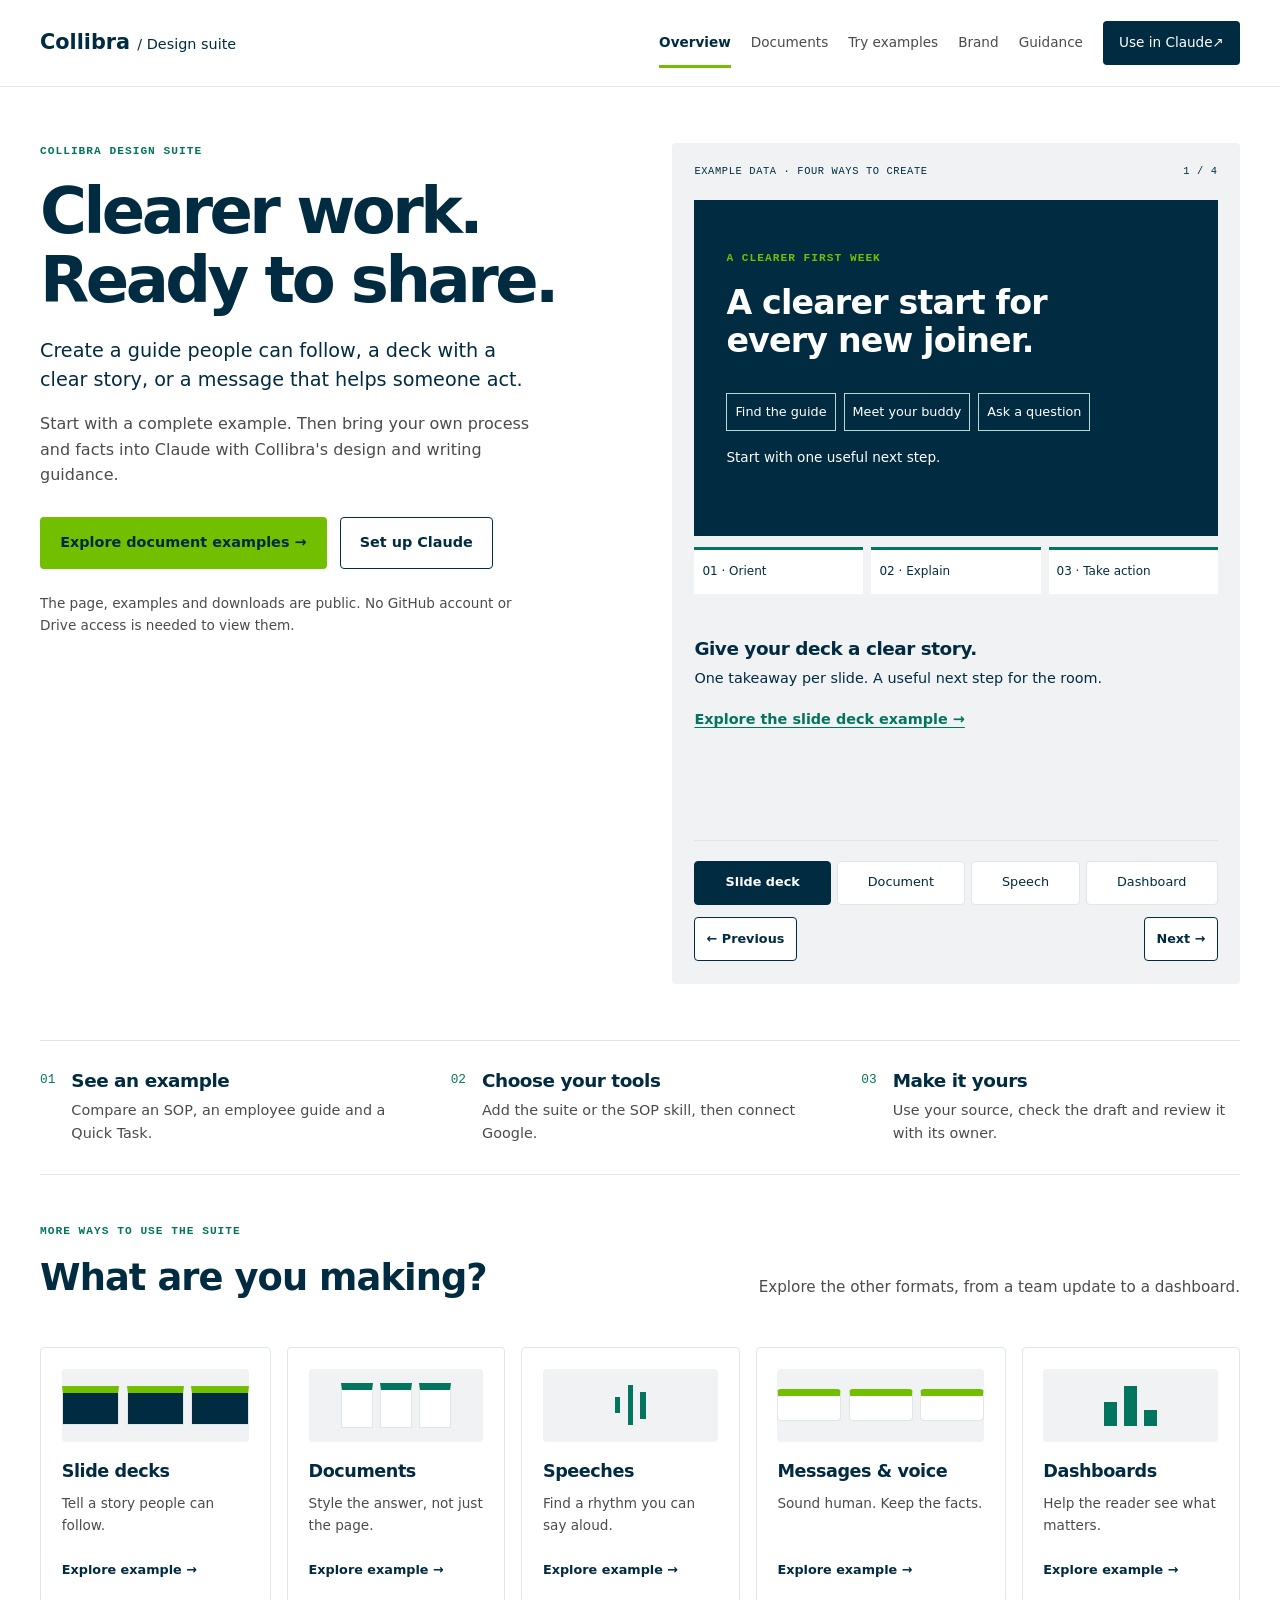
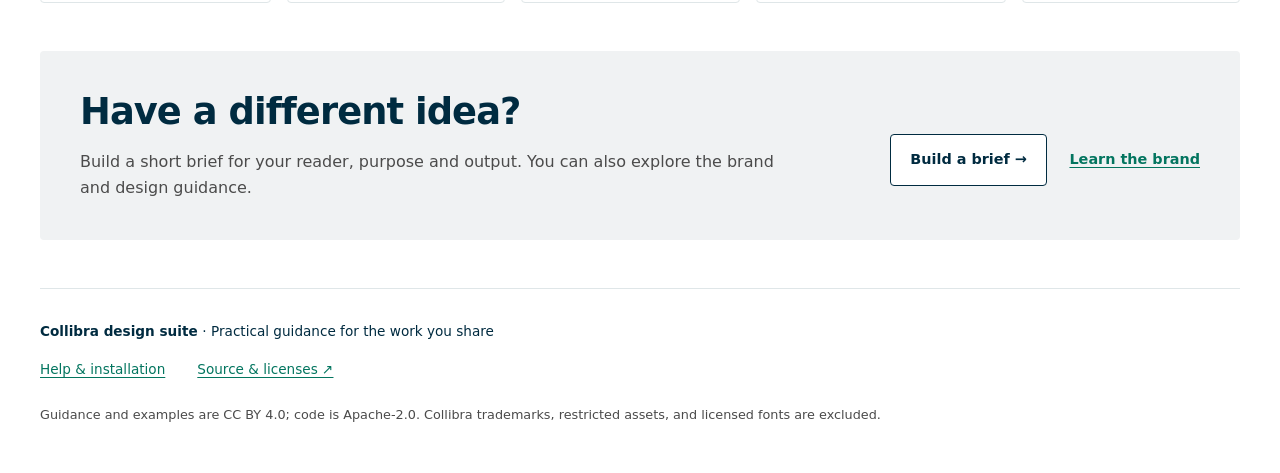
==== index.html @ d79a2e00 "Add the four-format carousel and improve SOP document coaching" ====
<!doctype html>
<html lang="en" data-source-root="data/">
<head>
  <meta charset="utf-8" />
  <meta name="viewport" content="width=device-width, initial-scale=1" />
  <meta name="description" content="Make clearer Collibra decks, documents, speeches, messages, and dashboards. Explore examples, learn the brand, and try the design suite in Claude." />
  <title>Collibra design suite | Make it clear</title>
  <link rel="icon" href="favicon.ico?v=20261007" sizes="16x16 32x32 48x48" />
  <link rel="icon" type="image/png" href="favicon-32.png?v=20261007" sizes="32x32" />
  <link rel="icon" type="image/svg+xml" href="favicon.svg?v=20261007" sizes="any" />
  <link rel="apple-touch-icon" href="apple-touch-icon.png?v=20261007" sizes="180x180" />
  <link rel="stylesheet" href="styles.css?v=20261026-carousel" />
</head>
<body>
  <a class="skip-link" href="#main">Skip to content</a>
  <header class="site-header">
    <div class="header-inner">
      <a class="wordmark" href="#home" aria-label="Collibra design suite home">Collibra <span>/ Design suite</span></a>
      <nav class="site-nav" aria-label="Main navigation">
        <a href="#home">Overview</a><a href="#documents/internal-sop">Documents</a><a href="#examples/deck">Try examples</a><a href="#brand">Brand</a><a href="#catalog">Guidance</a><a href="#start" class="nav-start">Use in Claude <span aria-hidden="true">↗</span></a>
      </nav>
    </div>
  </header>
  <main id="main" tabindex="-1">
    <p id="load-status" class="load-status" role="status">Loading brand guidance…</p>
    <section id="home" class="page" data-page aria-labelledby="home-title">
      <div class="hero">
        <div class="hero-copy"><p class="eyebrow">COLLIBRA DESIGN SUITE</p><h1 id="home-title" tabindex="-1">Clearer work.<br>Ready to share.</h1><p class="lede">Create a guide people can follow, a deck with a clear story, or a message that helps someone act.</p><p>Start with a complete example. Then bring your own process and facts into Claude with Collibra's design and writing guidance.</p><div class="actions"><a class="button primary" href="#documents/internal-sop">Explore document examples →</a><a class="button secondary" href="#start">Set up Claude</a></div><p class="access-note">The page, examples and downloads are public. No GitHub account or Drive access is needed to view them.</p></div>
        <section id="hero-showcase" class="hero-preview showcase" role="region" aria-roledescription="carousel" aria-label="Design Suite examples">
          <div class="preview-caption"><span>EXAMPLE DATA · FOUR WAYS TO CREATE</span><span id="showcase-position">1 / 4</span></div>
          <div class="showcase-panels">
            <article id="showcase-deck" class="showcase-panel" role="group" aria-roledescription="slide" aria-label="1 of 4: Slide deck">
              <div class="showcase-art"><div class="showcase-slide"><p class="eyebrow">A CLEARER FIRST WEEK</p><h2>A clearer start for<br>every new joiner.</h2><div class="showcase-flow"><span>Find the guide</span><span>Meet your buddy</span><span>Ask a question</span></div><p>Start with one useful next step.</p></div><div class="showcase-slide-strip" aria-label="Deck story"><span>01 · Orient</span><span>02 · Explain</span><span>03 · Take action</span></div></div>
              <h3>Give your deck a clear story.</h3><p>One takeaway per slide. A useful next step for the room.</p><a class="text-button" href="#examples/deck">Explore the slide deck example →</a>
            </article>
            <article id="showcase-document" class="showcase-panel" role="group" aria-roledescription="slide" aria-label="2 of 4: Document" hidden inert aria-hidden="true">
              <div class="showcase-art teaser-paper"><p class="eyebrow">INTERNAL SOP</p><h2>Prepare a<br>team workshop</h2><p>One process. Clear roles. Decisions where they matter.</p><h3>Before you start</h3><p>Confirm the date, topics and participant needs.</p><h3>Arrange the workshop</h3><ol><li>Collect the organizer's topics.</li><li>Check the room and meeting format.</li><li>Share the agreed agenda.</li></ol><p class="teaser-result">Check the result: the team knows where to join and what to prepare.</p></div>
              <h3>Turn a process into a useful guide.</h3><p>Keep the decisions, show the actions and check the result.</p><a class="text-button" href="#documents/internal-sop">Open the complete document →</a>
            </article>
            <article id="showcase-speech" class="showcase-panel" role="group" aria-roledescription="slide" aria-label="3 of 4: Humanized speech" hidden inert aria-hidden="true">
              <div class="showcase-art speech-change"><div><p class="eyebrow">BEFORE</p><p>“To get started, make use of the onboarding guide, arrange to meet your buddy, and raise any questions when you need help.”</p></div><div class="speech-after"><p class="eyebrow">AFTER HUMANIZING</p><h2>“Start with the guide.<br>Meet your buddy.<br>Ask when you need help.”</h2></div></div>
              <h3>Make your speech sound like you.</h3><p>Keep the meaning. Use words you can comfortably say aloud.</p><a class="text-button" href="#examples/speech">Explore speech and refinement →</a>
            </article>
            <article id="showcase-dashboard" class="showcase-panel" role="group" aria-roledescription="slide" aria-label="4 of 4: Dashboard" hidden inert aria-hidden="true">
              <div class="showcase-art showcase-dashboard"><p class="eyebrow">ONBOARDING · EXAMPLE DATA</p><h2>Where could a little<br>support help?</h2><p>Example counts across three onboarding steps.</p><dl class="showcase-bars"><div><dt>Found the guide</dt><dd><span style="--bar-size:100%" aria-hidden="true"></span><strong>24</strong></dd></div><div><dt>Met their buddy</dt><dd><span style="--bar-size:75%" aria-hidden="true"></span><strong>18</strong></dd></div><div><dt>Asked a question</dt><dd><span style="--bar-size:50%" aria-hidden="true"></span><strong>12</strong></dd></div></dl><p class="caption">Steps may include the same people. These counts are not completion rates.</p></div>
              <h3>Show what the numbers mean.</h3><p>A clear question, labeled values and the limits of the data.</p><a class="text-button" href="#examples/dashboard">Explore the dashboard example →</a>
            </article>
          </div>
          <div id="showcase-choices" class="showcase-choices" role="group" aria-label="Choose an example"><button type="button" aria-pressed="true" aria-controls="showcase-deck">Slide deck</button><button type="button" aria-pressed="false" aria-controls="showcase-document">Document</button><button type="button" aria-pressed="false" aria-controls="showcase-speech">Speech</button><button type="button" aria-pressed="false" aria-controls="showcase-dashboard">Dashboard</button></div>
          <div class="showcase-controls"><button id="showcase-prev" type="button" class="button secondary" aria-label="Previous example">← Previous</button><p id="showcase-status" class="sr-only" role="status" aria-live="polite" aria-atomic="true"></p><button id="showcase-next" type="button" class="button secondary" aria-label="Next example">Next →</button></div>
        </section>
      </div>
      <ol class="getting-started" aria-label="How to get started"><li><span>01</span><div><h2>See an example</h2><p>Compare an SOP, an employee guide and a Quick Task.</p></div></li><li><span>02</span><div><h2>Choose your tools</h2><p>Add the suite or the SOP skill, then connect Google.</p></div></li><li><span>03</span><div><h2>Make it yours</h2><p>Use your source, check the draft and review it with its owner.</p></div></li></ol>
      <div class="section-heading"><div><p class="eyebrow">MORE WAYS TO USE THE SUITE</p><h2>What are you making?</h2></div><p>Explore the other formats, from a team update to a dashboard.</p></div><div id="task-cards" class="task-cards"></div>
      <div class="next-strip"><div><h2>Have a different idea?</h2><p>Build a short brief for your reader, purpose and output. You can also explore the brand and design guidance.</p></div><div class="actions"><a class="button secondary" href="#make/web-app">Build a brief →</a><a class="text-button" href="#brand">Learn the brand</a></div></div>
    </section>

    <section id="documents" class="page" data-page hidden aria-labelledby="documents-title">
      <div class="page-heading"><p class="eyebrow">DOCUMENT EXAMPLES</p><h1 id="documents-title" tabindex="-1">See what a useful guide looks like.</h1><p class="lede">Three formats, each with a different reader and job. Read the complete example, then adapt the prompt for your own work.</p><p class="access-note">All documents use example data and open without signing in.</p></div>
      <nav id="document-nav" class="choice-nav" aria-label="Document formats"></nav>
      <div class="document-layout"><div class="document-reader"><div class="document-reader-bar"><span id="document-kind"></span><a id="document-open" href="#">Open full document ↗</a></div><p id="document-preview-status" class="caption" role="status">Loading example document…</p><iframe id="document-frame" title="Example document preview" sandbox="allow-same-origin allow-popups allow-popups-to-escape-sandbox" loading="eager"></iframe><p class="caption">Open the full document to read it in a new tab or use your browser's Print command to save a PDF.</p></div><aside class="document-context"><h2 id="document-name"></h2><p id="document-audience"></p><h3>Why this format works</h3><ul id="document-lessons"></ul><a class="text-button" href="#start">Set up the SOP skill →</a><div class="document-prompt"><label for="document-prompt">Try this in Claude</label><textarea id="document-prompt" rows="8"></textarea><button id="document-copy" type="button" class="button secondary">Copy prompt</button><p id="document-copy-status" class="caption" role="status"></p></div></aside></div>
    </section>

    <section id="make" class="page" data-page hidden aria-labelledby="make-title">
      <div class="page-heading"><p class="eyebrow">MAKE SOMETHING</p><h1 id="make-title" tabindex="-1">Start with the person using it.</h1><p class="lede">Turn your idea into a reusable brief and a tailored prompt. Try a made-up web app first, or bring your own authorized content.</p></div>
      <p class="privacy-note">Your input stays in this page’s memory until you reload or close it. Nothing you enter is sent, stored by the site, or added to a link. Copying and downloading happen only when you choose them.</p>
      <div class="actions builder-start"><button id="brief-example" type="button" class="button secondary">Load example web-app brief</button><a class="text-button" href="#playground">Explore empty, loading, and error states →</a></div>
      <p class="caption">Loading the example replaces the brief fields below. It describes an offline prototype with made-up tasks, not a connected service.</p>
      <div class="builder-layout">
        <form id="brief-form" novalidate aria-describedby="brief-help">
          <h2>1. Tell us what you need</h2><p id="brief-help">The reader, decision, source, and output are required. Use a source description if you don’t have approved material to paste.</p>
          <label for="brief-reader">Who will use this? <span class="caption">Required</span><input id="brief-reader" name="reader" maxlength="4000" required placeholder="For example: colleagues planning their first week" /></label>
          <label for="brief-decision">What should they understand, decide, or do? <span class="caption">Required</span><textarea id="brief-decision" name="decision" rows="3" maxlength="4000" required></textarea></label>
          <label for="brief-source">What source should the work use? <span class="caption">Required</span><textarea id="brief-source" name="source" rows="4" maxlength="12000" required aria-describedby="brief-source-help"></textarea></label><p id="brief-source-help" class="caption">Name your source and its limits. A pasted claim is not independently verified here.</p>
          <label for="brief-medium">What are you making?<select id="brief-medium" name="medium"><option value="web-app">Web app</option><option value="dashboard">Dashboard</option><option value="document">Document</option><option value="deck">Slide deck</option><option value="speech">Speech</option><option value="message">Message</option><option value="diagram">Diagram</option><option value="ui-flow">Interface flow</option><option value="data-story">Data story</option></select></label>
          <label for="brief-output">What should the first version include? <span class="caption">Required</span><textarea id="brief-output" name="output" rows="3" maxlength="4000" required placeholder="For example: a task list, a detail view, and a clear next action"></textarea></label>
          <label for="brief-tone">What tone suits the moment? <span class="caption">Optional</span><input id="brief-tone" name="tone" maxlength="4000" placeholder="Direct and approachable" /></label>
          <label for="brief-constraints">What must stay true? <span class="caption">Optional, one constraint per line</span><textarea id="brief-constraints" name="constraints" rows="3" maxlength="12000" placeholder="Use only supplied facts&#10;Keep the main task usable on a small screen"></textarea></label>
          <fieldset id="brief-facts"><legend>Facts and proposals <span class="caption">Optional</span></legend><p class="caption">Keep confirmed facts separate from ideas. “Confirmed” records your assessment; this page does not verify it.</p><div id="brief-fact-rows"></div><button id="brief-add-fact" type="button" class="button secondary">Add a fact or proposal</button></fieldset>
          <p id="brief-error" class="form-error" role="alert" hidden></p>
          <button class="button primary" type="submit">Prepare prompt →</button><p id="brief-status" class="caption" role="status"></p>
        </form>
        <aside class="builder-output" aria-labelledby="builder-output-title"><h2 id="builder-output-title">2. Choose your next output</h2><p>Reuse the same brief for another format. Each choice prepares instructions for your authoring tool.</p>
          <label for="brief-lane">Prompt for<select id="brief-lane"><option value="primary">My chosen format</option><option value="web-app">Web app</option><option value="dashboard">Dashboard</option><option value="document">Document</option><option value="deck">Slide deck</option><option value="speech">Speech</option><option value="message">Message</option><option value="diagram">Diagram</option><option value="ui-flow">Interface flow</option><option value="data-story">Data story</option></select></label>
          <label for="brief-mode">Where will you use it?<select id="brief-mode"><option value="public">Public example or portable prototype</option><option value="private">Private work in an approved tool</option></select></label><p id="brief-handoff" class="caption"></p>
          <label for="brief-prompt">Prepared prompt<textarea id="brief-prompt" readonly rows="16" placeholder="Complete the brief, then choose Prepare prompt."></textarea></label>
          <div class="actions"><button id="brief-copy-prompt" type="button" class="button primary">Copy prompt</button><button id="brief-copy-json" type="button" class="button secondary">Copy brief JSON</button><button id="brief-download" type="button" class="button secondary">Download brief JSON</button></div><p id="brief-copy-status" role="status" class="caption"></p>
          <details id="brief-evidence"><summary>Sources, proposals, and review</summary><div id="brief-evidence-content"></div><p class="caption"><a href="#catalog?area=ux&id=ux.provenance.inspectable">Read source disclosure guidance →</a></p></details>
          <details><summary>Reuse a saved brief</summary><p>Paste or select a design brief JSON file. A valid import replaces the fields. Invalid imports leave your work intact. Limit: 64 KiB, 50 unique constraints, and 100 facts with unique IDs. Fields have length limits; leading or trailing whitespace and duplicate JSON fields are rejected.</p><label for="brief-import">Brief JSON<textarea id="brief-import" rows="5" maxlength="65536" spellcheck="false"></textarea></label><button id="brief-import-button" type="button" class="button secondary">Import pasted brief</button><label for="brief-file">Or select a brief file<input id="brief-file" type="file" accept=".json,application/json" /></label><p id="brief-import-status" role="status" class="caption"></p><label for="brief-json">Brief JSON to copy<textarea id="brief-json" rows="5" readonly spellcheck="false"></textarea></label></details>
        </aside>
      </div>
      <div class="speech-tools"><h2>How long will it take to say?</h2><p>Paste the spoken words, then choose your own pace. This estimate is words divided by pace; pauses, questions, and delivery can add time. The starting pace is an editable example, not a brand rule.</p><label for="speech-text">Words you plan to say<textarea id="speech-text" rows="4" maxlength="20000"></textarea></label><label for="speech-pace">Speaking pace (words per minute)<input id="speech-pace" type="number" min="60" max="240" value="140" step="1" aria-describedby="speech-estimate" /></label><p id="speech-estimate" role="status"></p></div>
    </section>

    <section id="playground" class="page" data-page hidden aria-labelledby="playground-title"><div class="page-heading"><p class="eyebrow">TRY AN INTERFACE</p><h1 id="playground-title" tabindex="-1">A useful app handles the in-between.</h1><p class="lede">Explore the same made-up task list with no content, a wait, a failure, a result, and longer content. These controls simulate states entirely in your browser.</p></div>
      <fieldset class="state-choices"><legend>Choose a component state</legend><label><input type="radio" name="play-state" value="empty" checked /> Empty</label><label><input type="radio" name="play-state" value="loading" /> Loading</label><label><input type="radio" name="play-state" value="error" /> Error</label><label><input type="radio" name="play-state" value="success" /> Success</label><label><input type="radio" name="play-state" value="long-content" /> Long content</label></fieldset>
      <div class="playground-layout"><article class="playground-demo" aria-labelledby="play-demo-title"><p class="eyebrow">OFFLINE EXAMPLE WEB APP</p><h2 id="play-demo-title">My first-week tasks</h2><p id="play-state-status" role="status"></p><div id="play-content"></div><p id="play-action-status" role="status" class="caption"></p></article><aside class="lesson-panel"><h2>Try it with a keyboard</h2><p>Use Tab to reach the state choices, then arrow keys to switch between them. Focus stays on your choice as the preview updates. Tab again to reach the preview’s action.</p><p id="play-focus-note"></p><p>Actions update this example only. They do not create tasks or contact a service. Status is written in words and announced without moving focus.</p><div class="guide-links"><a href="#catalog?area=ui&id=ui.content.empty-state">Empty-state component →</a><a href="#catalog?area=ux&id=ux.error-recovery">Recovery guidance →</a><a href="#make/web-app">Design your web app →</a></div></aside></div>
    </section>

    <section id="examples" class="page" data-page hidden aria-labelledby="examples-title">
      <div class="page-heading"><p class="eyebrow">SEE THE GUIDANCE AT WORK</p><h1 id="examples-title" tabindex="-1">Start with something familiar.</h1><p class="lede">Switch the format or audience. Compare a rough draft with a clearer version, then take the prompt into your own work.</p></div>
      <nav id="example-nav" class="choice-nav" aria-label="Example formats"></nav>
      <div class="example-heading"><div><h2 id="example-title"></h2><p id="example-description"></p></div><p class="sample-label">Illustrative only · all content uses example data</p></div>
      <div class="example-controls">
        <label for="example-audience">Who is it for?<select id="example-audience"><option value="team">Colleagues getting started</option><option value="leaders">Leaders making a decision</option></select></label>
        <fieldset><legend>Compare the approach</legend><label><input type="radio" name="example-version" value="before" /> Rough draft</label><label><input type="radio" name="example-version" value="after" checked /> With the suite</label></fieldset>
      </div>
      <div class="example-layout">
        <div><div id="example-preview" class="example-preview" aria-label="Example output"></div><p id="example-caption" class="caption" role="status"></p></div>
        <aside class="lesson-panel" aria-labelledby="lesson-title"><p class="eyebrow">WHAT TO NOTICE</p><h3 id="lesson-title"></h3><div id="example-lessons"></div><h4>Guidance behind this example</h4><div id="example-guides" class="guide-links"></div></aside>
      </div>
      <div class="prompt-panel"><div><p class="eyebrow">TRY IT WITH YOUR CONTENT</p><h2>A useful first prompt.</h2><p>Adjust the words in brackets. Use only content you’re allowed to share with your approved AI tool.</p><p class="caption">This page doesn’t send or save your edits. Copying a prompt is optional. Your edits stay while you explore; Reset prompt loads the current example’s suggestion.</p></div><div><label for="example-prompt" class="sr-only">Editable example prompt</label><textarea id="example-prompt" rows="8" spellcheck="false"></textarea><div class="actions"><button id="copy-prompt" type="button" class="button primary">Copy prompt</button><button id="reset-prompt" type="button" class="button secondary">Reset prompt</button><a class="text-button" href="#start">Set up the plugin</a></div><p id="copy-status" role="status" class="caption"></p></div></div>
      <div class="next-strip"><div><h2>Keep adjusting until it helps.</h2><p>Ask for a shorter version, a warmer tone, a different visual, or a clearer action. Then ask for a review. Check facts, accessibility, and required approvals before sharing.</p></div><a id="next-example" class="button secondary" href="#examples/document">Next example →</a></div>
    </section>

    <section id="brand" class="page" data-page hidden aria-labelledby="brand-title">
      <div class="page-heading"><p class="eyebrow">THE BRAND, IN PRACTICE</p><h1 id="brand-title" tabindex="-1">Recognizable. Readable. Human.</h1><p class="lede">Learn a few useful choices, then see where they fit. These are practical summaries of the suite’s guidance, not a replacement for approved brand assets.</p></div>
      <nav class="choice-nav" aria-label="Brand lessons"><a href="#brand/color">Color</a><a href="#brand/type">Type &amp; layout</a><a href="#brand/voice">Voice &amp; tone</a><a href="#brand/accessibility">Accessibility</a></nav>
      <div id="brand-lesson"></div>
      <div class="brand-boundary"><h3>When you need the official asset</h3><p>Use your approved Collibra template, logo, or image source. This site doesn’t distribute logos, photography, or licensed fonts. A mockup isn’t a ready-to-send slide deck or document, and generated work still needs your review.</p><a href="#catalog?area=visual&q=asset" class="text-button">Read the asset guidance →</a></div>
      <div class="section-heading"><h2>Go a little deeper.</h2><a class="text-button" href="#catalog?area=foundations">Browse foundation guidance →</a></div>
    </section>

    <section id="catalog" class="page" data-page hidden aria-labelledby="catalog-title">
      <div class="page-heading"><p class="eyebrow">GUIDANCE LIBRARY</p><h1 id="catalog-title" tabindex="-1">Find the part you need.</h1><p class="lede">A contract is a reusable guide: what to do, why it helps, and what to check. Browse one area at a time. You don’t need to read them all.</p></div>
      <div class="catalog-toolbar"><label for="catalog-search">Search guidance<input id="catalog-search" type="search" placeholder="Try “typography”, “tone”, or “diagram”" autocomplete="off" /></label><label for="catalog-area">Choose an area<select id="catalog-area"><option value="all">All guidance</option><option value="foundations">Brand foundations</option><option value="content">Writing &amp; voice</option><option value="visual">Layouts &amp; visuals</option><option value="ux">User journeys</option><option value="ui">Interface elements</option></select></label></div>
      <p id="catalog-count" class="caption" role="status"></p>
      <div class="explorer-layout"><div><div id="catalog-grid" class="catalog-grid"></div><div id="catalog-pagination-row"><p id="catalog-page-status" class="caption"></p><nav id="catalog-pagination" class="catalog-pagination" aria-label="Guidance pages"></nav></div></div><aside id="detail-panel" class="detail-panel" aria-labelledby="detail-title"></aside></div>
      <details id="maturity-panel" class="maturity-panel"><summary class="maturity-panel__summary">How to read guidance status</summary><p>Defined guidance is usable within its stated boundary. Proposed guidance needs review. Open means a source or decision is missing. Deferred means it’s intentionally held. These labels don’t confirm that your own output has been reviewed or approved.</p><p id="maturity-summary"></p></details>
    </section>

    <section id="start" class="page" data-page hidden aria-labelledby="start-title">
      <div class="page-heading"><p class="eyebrow">FROM EXAMPLE TO YOUR OWN WORK</p><h1 id="start-title" tabindex="-1">Bring the suite into Claude.</h1><p class="lede">Install once. Tell Claude what you’re making, who it’s for, and what needs to stay true.</p></div>
      <ol class="setup-steps"><li><p class="eyebrow">STEP 1</p><h2>Add the help you need</h2><p>The full suite includes all six skills. Choose the standalone SOP skill if you only need guides and procedures.</p><div class="setup-downloads"><a class="button primary" href="https://github.com/chadronbryant-collibra/collibra-design-pages/releases/latest/download/collibra-design-suite.zip">Download the suite</a><a class="button secondary" href="https://github.com/chadronbryant-collibra/collibra-design-pages/releases/latest/download/collibra-sop.zip">Download the SOP skill</a></div><p class="caption">Upload the suite in Customize → Plugins, or the SOP ZIP in Customize → Skills → Create skill → Upload a skill. Enable it and start a new conversation. You only need one download.</p></li><li><p class="eyebrow">STEP 2</p><h2>Connect your Google tools</h2><p>In Customize → Connectors, connect Google Drive, Docs, Slides and Sheets with your work Google account.</p><p>Check the tools are enabled in your chat. Your existing Google permissions still apply.</p><a class="text-button" href="https://support.claude.com/en/articles/10166901-use-google-workspace-connectors">Google connector instructions ↗</a></li><li><p class="eyebrow">STEP 3</p><h2>Create your first guide</h2><p>Bring an existing document or answer a few questions. Name the reader and ask for a new Google Doc so your source stays intact.</p><p class="setup-example">“Use collibra-sop to help me write a guide for [reader]. Ask about the process, keep its conditions and create a separate Google Doc draft.”</p><a class="text-button" href="#documents/internal-sop">Choose a document example →</a></li></ol>
      <div class="setup-help"><h2>Before you begin</h2><p>Use your work Claude account. Plugin and connector availability follows your organization's settings. The public page, example documents and ZIP downloads need no sign-in; using Claude and Google tools needs your own account.</p><details><summary>Detailed setup, Slides and Sheets examples</summary><p><a href="https://github.com/chadronbryant-collibra/collibra-design-pages/blob/main/plugins/collibra-design-suite/references/claude-setup.md">Read the full setup guide on GitHub</a>. The guide is public; you do not need a GitHub account to read it.</p><p><a href="https://support.claude.com/en/articles/13837440-use-plugins-in-claude">Claude plugin instructions</a> · <a href="https://support.claude.com/en/articles/12512180-use-skills-in-claude">Claude skill instructions</a></p></details></div>
      <details class="skill-disclosure"><summary>What the six skills help you do</summary><div id="skill-cards" class="skill-cards"></div></details>
      <details><summary>Update, disable, or uninstall</summary><p>Open Customize → Plugins to manage the suite. After an update, start a new session. If the skills aren’t visible, confirm the plugin is enabled and personal plugins are allowed.</p></details><details><summary>Privacy, permissions, and limits</summary><p>The plugin is skills and references only. It adds no connectors, credentials, external packages, or tracking. Your prompts still go to Claude under your account’s terms and organization policy. This site uses no analytics, stores no prompt edits, and makes no AI requests. Examples use made-up content. Use only authorized material in your approved tools.</p></details><details><summary>Get help or suggest an improvement</summary><p><a href="https://github.com/chadronbryant-collibra/collibra-design-pages/issues">Open a public GitHub issue</a> for general feedback. Don’t include company documents, prompts, people data, credentials, or private security details. See the <a href="https://github.com/chadronbryant-collibra/collibra-design-pages/blob/main/SECURITY.md">security policy</a> for private reporting.</p></details>
    </section>
  </main>
  <footer class="site-footer"><p>Collibra design suite <span>· Practical guidance for the work you share</span></p><div><a href="#start">Help &amp; installation</a><a href="https://github.com/chadronbryant-collibra/collibra-design-pages">Source &amp; licenses ↗</a></div><p class="caption">Guidance and examples are CC BY 4.0; code is Apache-2.0. Collibra trademarks, restricted assets, and licensed fonts are excluded.</p></footer>
  <noscript><p class="noscript-message">Interactive examples need JavaScript. You can still <a href="https://github.com/chadronbryant-collibra/collibra-design-pages/blob/main/README.md">read installation instructions and the guidance in the public repository</a>.</p></noscript>
  <script type="module" src="app.js?v=20261026-carousel"></script>
</body>
</html>
---- styles.css ----
:root {
  color-scheme: light;
  --navy: var(--token-brand-color-primary-navy, CanvasText);
  --lime: var(--token-brand-color-primary-lime, Highlight);
  --forest: var(--token-brand-color-accent-forest, LinkText);
  --soft-green: var(--token-brand-color-accent-light-forest, ButtonFace);
  --cloud: var(--token-brand-color-neutral-cloud, ButtonFace);
  --pale: var(--token-brand-color-neutral-light-cloud, Canvas);
  --white: var(--token-brand-color-neutral-white, Canvas);
  --ink: var(--token-brand-color-neutral-charcoal, CanvasText);
  --radius: var(--token-brand-radius-scale, 0.25rem);
  --font-display: system-ui, sans-serif;
  --font-mono: ui-monospace, monospace;
}
* { box-sizing: border-box; }
[hidden] { display: none !important; }
body { margin: 0; min-width: min(20rem, 100%); color: var(--ink); background: var(--white); font: 1rem/1.6 var(--font-display); }
button, input, select, textarea { font: inherit; }
button, a, input, select, summary, textarea { -webkit-tap-highlight-color: transparent; }
a { color: var(--forest); text-underline-offset: 0.2em; }
button { cursor: pointer; }
a:focus-visible, button:focus-visible, input:focus-visible, select:focus-visible, textarea:focus-visible, summary:focus-visible { outline: 3px solid var(--navy); outline-offset: 4px; }
.mini-slide :focus-visible, .section--dark .text-button:focus-visible { outline-color: var(--lime); }
.skip-link { position: fixed; z-index: 20; padding: .6rem 1rem; background: var(--white); top: 1rem; left: 1rem; transform: translateY(-200%); }
.skip-link:focus { transform: none; }
.sr-only { position: absolute; width: 1px; height: 1px; overflow: hidden; clip-path: inset(50%); }
h1,h2,h3,h4 { color: var(--navy); line-height: 1.15; font-weight: 650; letter-spacing: -.025em; }
h1 { font-size: clamp(2.4rem, 5vw, 4.3rem); margin: .8rem 0 1.3rem; }
h2 { font-size: clamp(1.65rem, 3vw, 2.3rem); margin: 0 0 1rem; }
h3 { font-size: 1.35rem; } h4 { font-size: 1.05rem; }
p { margin: 0 0 1rem; } code { font-size: .85em; overflow-wrap: anywhere; }
.site-header { border-bottom: 1px solid var(--cloud); background: var(--white); }
.header-inner { max-width: 82rem; margin: auto; padding: 1.3rem 2.5rem; display: flex; align-items: center; justify-content: space-between; gap: 2rem; }
.wordmark { color: var(--navy); text-decoration: none; font-size: 1.3rem; font-weight: 750; white-space: nowrap; }
.wordmark span { font-size: .9rem; font-weight: 500; }
.site-nav { display: flex; align-items: center; gap: 1.4rem; font-size: .85rem; }
.site-nav a { white-space: nowrap; color: var(--ink); text-decoration: none; padding: .5rem 0; }
.site-nav a[aria-current="page"] { color: var(--navy); box-shadow: 0 3px var(--lime); font-weight: 650; }
.site-nav .nav-start[aria-current="page"] { color: var(--white); }
.site-nav .nav-start { background: var(--navy); color: var(--white); padding: .7rem 1rem; border-radius: var(--radius); }
main, .site-footer { width: min(100% - 5rem, 77rem); margin: auto; }
.page { padding-bottom: 3rem; }
.load-status { margin-top: 1rem; font-size: .9rem; }
.hero { display: grid; grid-template-columns: 1fr 1fr; align-items: center; gap: 5rem; padding: 5rem 0; }
.hero h1 { font-size: clamp(3.7rem, 6vw, 5.8rem); line-height: 1.04; letter-spacing: -.055em; }
.hero-copy > p { max-width: 31rem; }
.eyebrow { font-size: .7rem; font-family: var(--font-mono); letter-spacing: .09em; font-weight: 600; color: var(--forest); margin: 0 0 1rem; }
.lede { font-size: 1.2rem; line-height: 1.55; max-width: 45rem; color: var(--navy); }
.actions { display: flex; align-items: center; flex-wrap: wrap; gap: 1.4rem; margin-top: 1.8rem; }
.button { display: inline-flex; align-items: center; justify-content: center; gap: 1.2rem; padding: .85rem 1.2rem; min-height: 44px; border: 1px solid transparent; border-radius: var(--radius); text-decoration: none; font-size: .9rem; font-weight: 650; }
.primary { color: var(--navy); background: var(--lime); }
.primary:hover { background: var(--soft-green); }
.secondary { background: var(--white); border-color: var(--navy); color: var(--navy); }
.text-button { font-size: .9rem; font-weight: 600; }
.hero-preview { text-decoration: none; color: var(--navy); background: var(--pale); padding: 1.4rem; border-radius: var(--radius); }
.hero-preview:hover { box-shadow: 0 0 0 2px var(--forest); }
.preview-caption { display: flex; justify-content: space-between; font: .65rem var(--font-mono); letter-spacing: .06em; margin: 0 0 1.4rem; }
.mini-slide { padding: 2rem; background: var(--navy); border-radius: var(--radius); color: var(--cloud); aspect-ratio: 1.55; display: flex; flex-direction: column; justify-content: center; }
.mini-slide .eyebrow { color: var(--lime); font-size: .6rem; }
.mini-slide h2 { color: var(--white); font-size: clamp(1.6rem, 2.6vw, 2.5rem); }
.mini-flow { display: flex; align-items: center; gap: .6rem; font-size: .7rem; margin: 1rem 0; }
.mini-flow span { padding: .55rem; border: 1px solid var(--soft-green); }
.mini-slide > p:last-child { font-size: .7rem; margin: 1rem 0 0; }
.preview-note { font-size: .85rem; margin: 1.2rem 0 0; }
.section-heading, .example-heading { display: flex; gap: 2rem; align-items: end; justify-content: space-between; margin: 1.5rem 0 2rem; }
.section-heading p { font-size: .95rem; }
.section-heading .eyebrow { font-size: .7rem; }
.task-cards { display: grid; grid-template-columns: repeat(5, 1fr); gap: 1rem; }
.task-card { color: var(--navy); text-decoration: none; border: 1px solid var(--cloud); border-radius: var(--radius); padding: 1.3rem; display: flex; flex-direction: column; }
.task-card:hover { border-color: var(--forest); background: var(--pale); }
.task-card h3 { margin: 1.2rem 0 .7rem; font-size: 1.1rem; }
.task-card p { font-size: .85rem; color: var(--ink); flex-grow: 1; }
.task-card .task-action { font-size: .8rem; font-weight: 600; margin: .5rem 0 0; }
.task-art { height: 4.6rem; display: flex; align-items: center; justify-content: center; gap: .45rem; background: var(--pale); border-radius: var(--radius); }
.task-art span { display: block; width: 2rem; height: 2.8rem; background: var(--white); border: 1px solid var(--cloud); border-top: .45rem solid var(--forest); }
.task-art--deck span { width: 3.6rem; height: 2.4rem; background: var(--navy); border-top-color: var(--lime); }
.task-art--speech span { height: 1rem; border: 0; background: var(--forest); width: .35rem; }
.task-art--speech span:nth-child(2) { height: 2.5rem; } .task-art--speech span:nth-child(3) { height: 1.7rem; }
.task-art--message span { width: 4rem; height: 2rem; border-radius: var(--radius); border-top-color: var(--lime); }
.task-art--dashboard span { height: 1.5rem; background: var(--forest); width: .8rem; border: 0; align-self: end; margin-bottom: 1rem; }
.task-art--dashboard span:nth-child(2) { height: 2.5rem; } .task-art--dashboard span:nth-child(3) { height: 1rem; }
.why-strip { margin: 5rem 0; border-top: 1px solid var(--cloud); padding: 2.5rem 0 0; }
.why-strip > div { display: grid; grid-template-columns: repeat(3, 1fr); gap: 3rem; margin-top: 2rem; font-size: .95rem; }
.why-strip strong { color: var(--navy); }
.next-strip { background: var(--pale); padding: 2.5rem; display: flex; align-items: center; justify-content: space-between; gap: 3rem; border-radius: var(--radius); margin: 3rem 0 0; }
.next-strip > div { max-width: 44rem; }
.next-strip p:last-child { margin-bottom: 0; }
.next-strip .button { flex-shrink: 0; }
.page-heading { padding: 3.5rem 0 1.5rem; }
.choice-nav { display: flex; flex-wrap: wrap; gap: .5rem; padding-bottom: 1.6rem; border-bottom: 1px solid var(--cloud); margin-bottom: 2rem; }
.choice-nav a { padding: .65rem 1.05rem; border-radius: var(--radius); text-decoration: none; background: var(--pale); color: var(--navy); font-size: .9rem; }
.choice-nav a[aria-current="page"] { background: var(--navy); color: var(--white); }
.choice-nav a[aria-current="page"]:focus-visible { outline-offset: 4px; }
.sample-label, .caption { font-size: .8rem; color: var(--ink); }
.sample-label { max-width: 15rem; }
.example-controls { display: flex; gap: 3rem; flex-wrap: wrap; margin-bottom: 1.5rem; }
label { display: block; font-size: .9rem; font-weight: 600; color: var(--navy); }
input[type="search"], select, textarea { width: 100%; min-height: 44px; background: var(--white); color: var(--navy); border: 1px solid var(--ink); border-radius: var(--radius); padding: .7rem; margin-top: .4rem; }
select { max-width: 23rem; }
fieldset { border: 0; padding: 0; margin: 0; display: flex; align-items: center; gap: 1.2rem; }
legend { font-size: .9rem; color: var(--navy); font-weight: 600; margin-bottom: 1rem; }
fieldset label { font-weight: 400; display: flex; align-items: center; gap: .4rem; min-height: 44px; }
input[type="radio"] { accent-color: var(--forest); }
.example-layout { display: grid; grid-template-columns: 1.8fr 1fr; gap: 2.5rem; align-items: start; }
.example-preview { padding: 2rem; background: var(--pale); min-height: 25rem; border-radius: var(--radius); }
.mini-slide, .sample-slide, .sample-document { font-family: Arial, sans-serif; }
.example-preview .sample-slide { background: var(--navy); color: var(--cloud); padding: 2.3rem; min-height: 23rem; display: flex; flex-direction: column; justify-content: center; }
.sample-slide h3 { color: var(--white); font-size: clamp(1.8rem, 3vw, 2.9rem); max-width: 34rem; }
.sample-slide .eyebrow { color: var(--lime); }
.sample-slide .sequence { display: flex; flex-wrap: wrap; gap: .7rem; margin: 1.5rem 0; }
.sequence span { padding: .7rem; border: 1px solid var(--soft-green); font-size: .85rem; }
.sample-document, .sample-speech, .sample-message, .sample-dashboard { padding: 2rem; background: var(--white); border-top: .35rem solid var(--forest); }
.sample-document h3, .sample-speech h3, .sample-message h3, .sample-dashboard h3 { font-size: 1.8rem; margin-top: 0; }
.sample-document h4 { margin-bottom: .5rem; }
.sample-speech p { font-size: 1.1rem; max-width: 38rem; }
.delivery-cue { display: block; color: var(--forest); font: .75rem var(--font-mono); margin-bottom: .6rem; }
.rough-draft { padding: 2rem; background: var(--white); border: 1px solid var(--cloud); min-height: 22rem; }
.rough-draft h3 { font-size: 1.3rem; }
.lesson-panel { padding: .8rem 0; }
.lesson-panel h3 { margin-top: 0; }
.lesson-panel ol { padding-left: 1.4rem; font-size: .95rem; }
.lesson-panel li { margin-bottom: .9rem; }
.guide-links { display: flex; gap: .65rem; flex-direction: column; font-size: .85rem; }
.prompt-panel { display: grid; grid-template-columns: 1fr 1.3fr; gap: 3rem; padding: 2.5rem; background: var(--pale); margin-top: 2rem; border-radius: var(--radius); }
textarea { resize: vertical; min-height: 13rem; font-size: .9rem; font-weight: 400; }
.prompt-panel .actions { margin-top: 1rem; }
.prompt-panel .caption { margin: 1rem 0 0; }
.metric-row { display: grid; grid-template-columns: repeat(3, 1fr); gap: 1rem; padding: 1.5rem 0; }
.metric { padding: 1rem; background: var(--pale); font-size: .8rem; }
.metric strong { display: block; font-size: 1.8rem; color: var(--navy); }
.bar-row { display: grid; grid-template-columns: 7rem 1fr 3rem; gap: .8rem; align-items: center; font-size: .85rem; margin: .8rem 0; }
.bar-track { background: var(--pale); height: .75rem; } .bar-fill { background: var(--forest); height: 100%; }
.brand-layout { display: grid; grid-template-columns: 1.2fr 1fr; gap: 3rem; }
.brand-demo { background: var(--pale); padding: 2rem; border-radius: var(--radius); }
.swatch-grid { display: grid; grid-template-columns: repeat(2, 1fr); gap: .8rem; margin-bottom: 1.5rem; }
.swatch { padding: 1.2rem; min-height: 6.5rem; border-radius: var(--radius); border: 1px solid var(--cloud); color: var(--white); background: var(--navy); }
.swatch--light { color: var(--navy); }
.swatch strong, .swatch code { display: block; } .swatch code { font-size: .75rem; }
.brand-boundary { padding: 1.5rem 2rem; background: var(--pale); margin-top: 2.5rem; border-left: .3rem solid var(--forest); }
.type-example { background: var(--white); padding: 2rem; border-top: .3rem solid var(--lime); font-family: Arial, sans-serif; }
.voice-example { padding: 1.7rem; background: var(--white); margin-top: 1rem; }
.voice-example blockquote { margin: 0; font-size: 1.1rem; color: var(--navy); }
.pillar-list { padding-left: 1.2rem; } .pillar-list li { margin-bottom: .9rem; }
.contrast-example { padding: 1.6rem; background: var(--navy); color: var(--white); margin-top: 1.5rem; }
.contrast-example h3 { color: var(--white); }
.catalog-toolbar { display: grid; grid-template-columns: 2fr 1fr; gap: 1.5rem; }
.catalog-toolbar select { max-width: none; }
.explorer-layout { display: grid; grid-template-columns: 1.5fr 1fr; gap: 2rem; align-items: start; }
.catalog-grid { display: grid; grid-template-columns: 1fr 1fr; gap: 1rem; }
.catalog-card { border: 1px solid var(--cloud); padding: 1.5rem; border-radius: var(--radius); display: flex; flex-direction: column; }
.catalog-card--selected { border-color: var(--forest); background: var(--pale); }
.catalog-card h3 { margin: .75rem 0; font-size: 1.2rem; }
.catalog-card p { font-size: .9rem; flex-grow: 1; }
.catalog-card__topline { display: flex; align-items: center; justify-content: space-between; gap: .5rem; }
.catalog-card__area { font-size: .7rem; color: var(--forest); }
.status-pill { font-size: .65rem; padding: .15rem .35rem; border: 1px solid var(--cloud); white-space: nowrap; }
.card-link { border: 0; padding: .6rem 0; background: transparent; text-align: left; text-decoration: underline; color: var(--forest); font-size: .85rem; font-weight: 600; }
.detail-panel { position: sticky; top: 1rem; border: 1px solid var(--cloud); padding: 1.8rem; background: var(--pale); border-radius: var(--radius); max-height: calc(100vh - 7rem); overflow-y: auto; }
.detail-panel:focus { outline: 2px solid var(--navy); outline-offset: 3px; }
.detail-panel h3 { margin: .75rem 0 1rem; font-size: 1.6rem; }
.detail-panel h4 { margin-bottom: .6rem; }
.detail-panel p, .detail-panel li { font-size: .9rem; }
.detail-panel__source, .detail-panel__id { overflow-wrap: anywhere; font-size: .75rem !important; }
.detail-panel__more { margin-top: 1rem; }
details { border-top: 1px solid var(--cloud); padding: 1rem 0; }
details p:first-of-type { margin-top: 1rem; } summary { cursor: pointer; font-weight: 600; color: var(--navy); }
.maturity-panel { margin: 2rem 0 0; font-size: .9rem; }
.catalog-pagination { display: flex; gap: .4rem; flex-wrap: wrap; }
.catalog-pagination__pages { display: flex; gap: .4rem; }
.catalog-pagination__button { min-width: 2.6rem; min-height: 44px; border: 1px solid var(--cloud); background: var(--white); color: var(--navy); padding: .4rem .7rem; border-radius: var(--radius); font-size: .85rem; }
.catalog-pagination__button[aria-current="page"] { background: var(--navy); color: var(--white); }
.catalog-pagination__button:disabled { cursor: default; color: var(--ink); background: var(--pale); }
.catalog-pagination__ellipsis { padding: .4rem; }
.start-layout { display: grid; grid-template-columns: 1.5fr 1fr; gap: 4rem; margin-bottom: 3rem; }
.install-steps { padding-left: 1.5rem; }
.install-steps li { padding-left: .5rem; margin: 1.5rem 0; }
.install-steps strong, .install-steps span, .install-steps code { display: block; }
.install-steps strong { color: var(--navy); } .install-steps code { padding: .8rem; background: var(--pale); margin: .6rem 0; }
.start-note { background: var(--pale); padding: 2rem; border-radius: var(--radius); }
hr { border: 0; border-top: 1px solid var(--cloud); margin: 2rem 0; }
.skill-cards { display: grid; grid-template-columns: repeat(3, 1fr); gap: 1rem; margin: 1.5rem 0 3rem; }
.skill-card { border: 1px solid var(--cloud); padding: 1.5rem; border-radius: var(--radius); }
.skill-card h3 { margin-top: .6rem; } .skill-card p { font-size: .9rem; }
.skill-card code { color: var(--forest); }
.site-footer { border-top: 1px solid var(--cloud); padding: 2rem 0; font-size: .85rem; }
.site-footer > p:first-child { color: var(--navy); font-weight: 600; }
.site-footer span { font-weight: 400; }
.site-footer > div { display: flex; flex-wrap: wrap; gap: 2rem; margin-bottom: 1.5rem; }
.noscript-message { padding: 2rem; border: 1px solid; }
.privacy-note { padding: 1rem 1.3rem; background: var(--pale); border-left: .3rem solid var(--forest); }
.builder-start { margin: 1rem 0; }
.builder-layout, .playground-layout { display: grid; grid-template-columns: 1fr 1fr; gap: 3rem; align-items: start; margin: 2rem 0; }
.builder-layout > *, .playground-layout > * { min-width: 0; }
.builder-layout label { margin-bottom: 1rem; }
.builder-layout input:not([type="file"]), .speech-tools input { width: 100%; min-height: 44px; padding: .7rem; margin-top: .4rem; border: 1px solid var(--ink); border-radius: var(--radius); background: var(--white); color: var(--navy); }
.builder-layout textarea, .speech-tools textarea { min-height: 5rem; }
.builder-layout select { max-width: none; }
.builder-layout fieldset { display: block; margin: 1.5rem 0; }
.builder-layout fieldset label { display: block; font-weight: 600; }
.builder-layout legend { margin-bottom: .6rem; }
.builder-layout .caption { font-weight: 400; }
.builder-output { background: var(--pale); padding: 1.5rem; border-radius: var(--radius); }
.builder-output .actions { gap: .7rem; margin: 1rem 0; }
.builder-output details { margin-top: 1.5rem; }
#brief-prompt { min-height: 22rem; }
.brief-fact { border: 1px solid var(--cloud); padding: 1rem; margin-bottom: 1rem; border-radius: var(--radius); }
.brief-fact .text-button { min-height: 44px; background: var(--white); border: 1px solid var(--forest); color: var(--forest); padding: .5rem .7rem; border-radius: var(--radius); }
.form-error { border: 2px solid var(--navy); padding: 1rem; color: var(--navy); }
.form-error:focus { outline: 3px solid var(--forest); outline-offset: 3px; }
.evidence-fact { border-top: 1px solid var(--cloud); padding: 1rem 0; }
.evidence-fact p { margin-top: .5rem; overflow-wrap: anywhere; }
#brief-evidence-content p { overflow-wrap: anywhere; }
input[type="file"] { display: block; width: 100%; max-width: 100%; min-height: 44px; margin-top: .5rem; font-size: .85rem; }
.speech-tools { border-top: 1px solid var(--cloud); padding-top: 2rem; margin-top: 3rem; }
.speech-tools > p { max-width: 50rem; }
.speech-tools input { max-width: 12rem; display: block; margin-bottom: 1rem; }
.state-choices { display: flex; flex-wrap: wrap; gap: 1rem; }
.playground-demo { border: 1px solid var(--cloud); padding: 2rem; background: var(--pale); border-radius: var(--radius); }
.play-task { overflow-wrap: anywhere; background: var(--white); padding: 1.2rem; border-left: .3rem solid var(--forest); }
.playground-demo progress { display: block; width: 100%; accent-color: var(--forest); margin: 1.5rem 0; }
@media (max-width: 1100px) {
  .header-inner { flex-direction: column; align-items: start; gap: .7rem; }
  .hero { gap: 2rem; padding: 3rem 0; }
  .task-cards { grid-template-columns: repeat(3, 1fr); }
  .mini-slide { padding: 1.4rem; }
}
@media (max-width: 760px) {
  main, .site-footer { width: calc(100% - 2rem); }
  .header-inner { padding: 1rem; }
  .site-nav { max-width: 100%; overflow-x: auto; gap: 1.1rem; padding-bottom: .3rem; }
  .site-nav .nav-start { padding: .5rem .8rem; }
  .hero, .example-layout, .prompt-panel, .brand-layout, .start-layout, .explorer-layout { grid-template-columns: 1fr; gap: 1.5rem; }
  .builder-layout, .playground-layout { grid-template-columns: 1fr; gap: 1.5rem; }
  .builder-output, .playground-demo { padding: 1.2rem; }
  .hero h1 { font-size: 3.5rem; }
  .hero { padding-top: 2.5rem; }
  .mini-slide h2 { font-size: 2.3rem; }
  .section-heading, .example-heading, .next-strip { align-items: start; flex-direction: column; gap: 1rem; }
  .task-cards, .skill-cards { grid-template-columns: 1fr 1fr; }
  .why-strip { margin: 3rem 0; }
  .why-strip > div { grid-template-columns: 1fr; gap: .5rem; }
  .page-heading { padding-top: 2rem; }
  .prompt-panel, .next-strip { padding: 1.5rem; }
  .example-preview { padding: 1rem; min-height: 0; }
  .example-preview .sample-slide { padding: 1.5rem; }
  .detail-panel { position: static; max-height: none; }
  .catalog-toolbar { grid-template-columns: 1fr; gap: .8rem; }
  .catalog-grid { grid-template-columns: 1fr; }
  .metric-row { gap: .4rem; } .metric { padding: .6rem; }
  .bar-row { grid-template-columns: 5.5rem 1fr 2.5rem; }
}
@media (max-width: 400px) {
  .task-cards, .skill-cards { grid-template-columns: 1fr; }
  .mini-flow { flex-wrap: wrap; }
  .metric-row { grid-template-columns: 1fr; }
  .example-controls fieldset { flex-wrap: wrap; }
}
@media (prefers-reduced-motion: reduce) {
  *, *::before, *::after { scroll-behavior: auto !important; animation: none !important; transition: none !important; }
}

/* Document-first layout. Values here are composition choices for this site. */
.site-nav { flex-wrap: wrap; justify-content: flex-end; gap: .5rem 1.25rem; }
.site-nav a { min-height: 44px; display: inline-flex; align-items: center; }
.hero { align-items: start; gap: 4rem; padding: 3.5rem 0; }
.hero h1 { font-size: clamp(2.8rem, 5vw, 4.5rem); line-height: 1.08; }
.hero .actions { gap: .8rem; }
.access-note { font-size: .85rem; color: var(--ink); margin-top: 1.5rem; max-width: 42rem; }
.document-teaser { padding: 1.3rem; display: block; }
.teaser-paper { background: var(--white); border: 1px solid var(--cloud); padding: 2rem; font-family: Arial,sans-serif; }
.teaser-paper h2 { font-size: 2rem; margin: .8rem 0 1rem; }
.teaser-paper h3 { font-size: 1rem; margin: 1.4rem 0 .5rem; }
.teaser-paper p, .teaser-paper li { font-size: .85rem; }
.teaser-paper ol { padding-left: 1.2rem; margin: .5rem 0 1rem; }
.teaser-result { border-left: 3px solid var(--forest); padding-left: .8rem; margin-bottom: 0; }
.getting-started { list-style: none; display: grid; grid-template-columns: repeat(3,1fr); gap: 2rem; padding: 1.8rem 0; margin: 0 0 3rem; border-top: 1px solid var(--cloud); border-bottom: 1px solid var(--cloud); }
.getting-started li { display: flex; gap: 1rem; }
.getting-started span { color: var(--forest); font-family: var(--font-mono); font-size: .8rem; }
.getting-started h2 { font-size: 1.15rem; margin: 0 0 .5rem; }
.getting-started p { font-size: .9rem; margin: 0; }
.document-layout { display: grid; grid-template-columns: minmax(0,1.8fr) minmax(0,1fr); gap: 2.5rem; align-items: start; }
.document-reader { border: 1px solid var(--cloud); background: var(--pale); padding: 1rem; }
.document-reader-bar { display: flex; gap: 1rem; align-items: center; justify-content: space-between; font-size: .8rem; margin: 0 0 1rem; }
.document-reader iframe { display: block; width: 100%; height: 56rem; border: 1px solid var(--cloud); background: var(--white); }
.document-reader > .caption { margin: .8rem 0 0; }
.document-context h2 { font-size: 1.8rem; margin-top: 0; }
.document-context h3 { font-size: 1.1rem; margin-top: 1.8rem; }
.document-context ul { padding-left: 1.2rem; }
.document-context li { margin-bottom: .8rem; }
.document-prompt { margin-top: 2rem; padding-top: 1.5rem; border-top: 1px solid var(--cloud); }
.document-prompt textarea { min-height: 18rem; }
.document-prompt .button { margin-top: 1rem; }
.setup-steps { list-style: none; display: grid; grid-template-columns: repeat(3,minmax(0,1fr)); padding: 0; margin: 1rem 0 2.5rem; gap: 2rem; counter-reset: setup; }
.setup-steps > li { padding-top: 1.5rem; border-top: 3px solid var(--forest); }
.setup-steps h2 { font-size: 1.5rem; min-height: 3.5rem; }
.setup-downloads { display: flex; flex-direction: column; gap: .65rem; align-items: stretch; margin: 1.4rem 0; }
.setup-example { background: var(--pale); padding: 1rem; border-left: 3px solid var(--forest); }
.setup-help { padding: 1.5rem 0; border-top: 1px solid var(--cloud); }
.setup-help h2 { font-size: 1.5rem; }
.setup-help > p { max-width: 58rem; }
.skill-disclosure { margin: 1.5rem 0; }
.skill-disclosure .skill-cards { margin-top: 1.5rem; }
@media(max-width:1100px) { .hero { gap: 2rem; } .site-nav { justify-content: flex-start; } }
@media(max-width:760px) {
 .site-nav { overflow: visible; flex-wrap: wrap; gap: .25rem 1rem; padding: 0; }
 .hero { grid-template-columns: minmax(0,1fr); padding: 2.5rem 0; gap: 2rem; }
 .hero h1 { font-size: clamp(2.8rem,10vw,3.8rem); }
 .hero .actions > .button { flex: 1 1 auto; }
 .teaser-paper { padding: 1.5rem; }
 .getting-started, .setup-steps, .document-layout { grid-template-columns: minmax(0,1fr); }
 .getting-started { gap: 1.5rem; }
 .setup-steps { gap: 1.6rem; }
 .setup-steps h2 { min-height: 0; }
 .document-reader { padding: .65rem; }
 .document-reader-bar { flex-wrap: wrap; }
 .document-reader iframe { height: 42rem; }
 .document-context { padding-top: .5rem; }
}

/* The showcase changes only on request, including with reduced motion. */
.showcase { min-width: 0; }
.showcase:hover { box-shadow: none; }
.showcase-panels { display: grid; align-items: start; }
.showcase-panel { grid-area: 1 / 1; min-width: 0; }
/* Reserve the largest panel's space; inactive panels remain inert and hidden. */
.showcase-panel[hidden] { display: block !important; visibility: hidden; pointer-events: none; }
.showcase-panel > h3 { font-size: 1.15rem; margin: 1.4rem 0 .5rem; }
.showcase-panel > p { font-size: .9rem; margin: 0 0 1rem; }
.showcase-art { min-height: 26rem; }
.showcase-slide { background: var(--navy); color: var(--white); padding: 2rem; min-height: 21rem; display: flex; flex-direction: column; justify-content: center; }
.showcase-slide .eyebrow { color: var(--lime); }
.showcase-slide h2 { color: var(--white); font-size: clamp(1.8rem,2.6vw,2.5rem); line-height: 1.15; }
.showcase-slide > p:last-child { font-size: .85rem; }
.showcase-flow { display: flex; flex-wrap: wrap; gap: .5rem; margin: 1rem 0; }
.showcase-flow span { border: 1px solid var(--soft-green); padding: .5rem; font-size: .8rem; }
.showcase-slide-strip { display: grid; grid-template-columns: repeat(3,1fr); gap: .5rem; margin-top: .7rem; }
.showcase-slide-strip span { background: var(--white); border-top: 3px solid var(--forest); padding: .8rem .5rem; font-size: .75rem; }
.showcase-choices { display: flex; flex-wrap: wrap; gap: .35rem; padding-top: 1.2rem; margin-top: 1.2rem; border-top: 1px solid var(--cloud); }
.showcase-choices button { flex: 1 1 auto; min-height: 44px; background: var(--white); color: var(--navy); border: 1px solid var(--cloud); border-radius: var(--radius); padding: .6rem; font-size: .8rem; cursor: pointer; }
.showcase-choices button[aria-pressed="true"] { background: var(--navy); border-color: var(--navy); color: var(--white); font-weight: 650; }
.showcase-controls { display: flex; align-items: center; justify-content: space-between; flex-wrap: wrap; gap: .5rem; margin-top: .8rem; }
.showcase-controls .button { padding: .55rem .7rem; font-size: .8rem; cursor: pointer; }

.speech-change { background: var(--white); border: 1px solid var(--cloud); padding: 1.8rem; }
.speech-change > div > p:last-child { font-size: .9rem; color: var(--ink); line-height: 1.6; }
.speech-after { border-top: 1px solid var(--cloud); padding-top: 1.5rem; margin-top: 1.5rem; }
.speech-after h2 { font-size: clamp(1.7rem,2.3vw,2rem); line-height: 1.3; }
.showcase-dashboard { padding: 1.8rem; background: var(--white); border: 1px solid var(--cloud); }
.showcase-dashboard h2 { font-size: 2rem; }
.showcase-dashboard > p { font-size: .85rem; }
.showcase-bars { margin: 1.5rem 0; }
.showcase-bars > div { margin-bottom: 1rem; }
.showcase-bars dt { font-size: .85rem; margin-bottom: .4rem; }
.showcase-bars dd { display: grid; grid-template-columns: minmax(0,1fr) 2rem; align-items: center; gap: .75rem; margin: 0; }
.showcase-bars dd span { height: .75rem; width: var(--bar-size); background: var(--forest); }
.showcase-bars dd strong { min-width: 1.5rem; font-size: .95rem; }
@media(max-width:760px) {
 .showcase-art { min-height: 0; }
 .showcase-slide, .speech-change, .showcase-dashboard { padding: 1.25rem; }
 .showcase-slide { min-height: 21rem; }

 .showcase-slide-strip { gap: .3rem; }
}
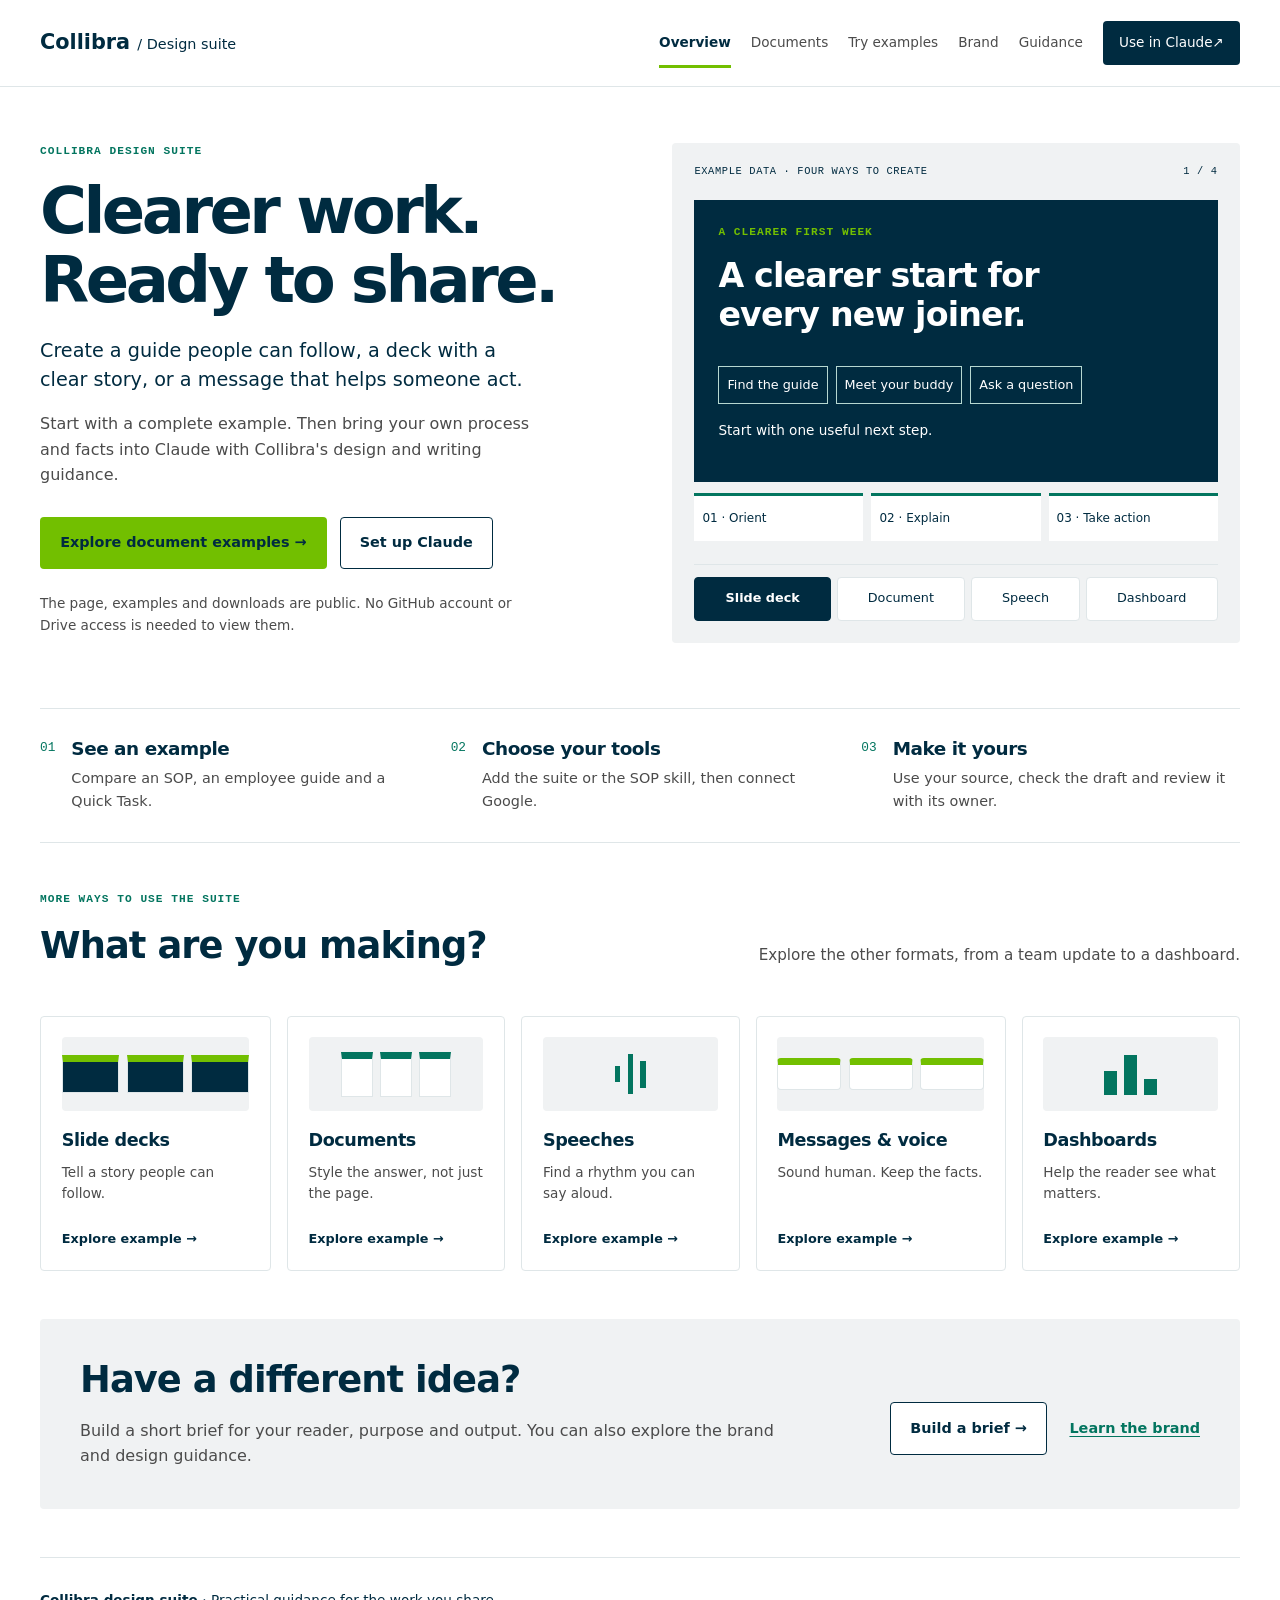
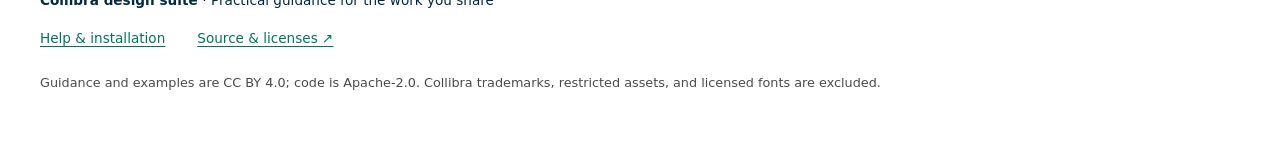
==== commit 3e90eb68: "Compact the homepage carousel" ====
--- a/index.html
+++ b/index.html
@@ -9,7 +9,7 @@
   <link rel="icon" type="image/png" href="favicon-32.png?v=20261007" sizes="32x32" />
   <link rel="icon" type="image/svg+xml" href="favicon.svg?v=20261007" sizes="any" />
   <link rel="apple-touch-icon" href="apple-touch-icon.png?v=20261007" sizes="180x180" />
-  <link rel="stylesheet" href="styles.css?v=20261026-carousel" />
+  <link rel="stylesheet" href="styles.css?v=20261026-compact" />
 </head>
 <body>
   <a class="skip-link" href="#main">Skip to content</a>
@@ -31,23 +31,19 @@
           <div class="showcase-panels">
             <article id="showcase-deck" class="showcase-panel" role="group" aria-roledescription="slide" aria-label="1 of 4: Slide deck">
               <div class="showcase-art"><div class="showcase-slide"><p class="eyebrow">A CLEARER FIRST WEEK</p><h2>A clearer start for<br>every new joiner.</h2><div class="showcase-flow"><span>Find the guide</span><span>Meet your buddy</span><span>Ask a question</span></div><p>Start with one useful next step.</p></div><div class="showcase-slide-strip" aria-label="Deck story"><span>01 · Orient</span><span>02 · Explain</span><span>03 · Take action</span></div></div>
-              <h3>Give your deck a clear story.</h3><p>One takeaway per slide. A useful next step for the room.</p><a class="text-button" href="#examples/deck">Explore the slide deck example →</a>
             </article>
             <article id="showcase-document" class="showcase-panel" role="group" aria-roledescription="slide" aria-label="2 of 4: Document" hidden inert aria-hidden="true">
-              <div class="showcase-art teaser-paper"><p class="eyebrow">INTERNAL SOP</p><h2>Prepare a<br>team workshop</h2><p>One process. Clear roles. Decisions where they matter.</p><h3>Before you start</h3><p>Confirm the date, topics and participant needs.</p><h3>Arrange the workshop</h3><ol><li>Collect the organizer's topics.</li><li>Check the room and meeting format.</li><li>Share the agreed agenda.</li></ol><p class="teaser-result">Check the result: the team knows where to join and what to prepare.</p></div>
-              <h3>Turn a process into a useful guide.</h3><p>Keep the decisions, show the actions and check the result.</p><a class="text-button" href="#documents/internal-sop">Open the complete document →</a>
+              <div class="showcase-art teaser-paper"><p class="eyebrow">INTERNAL SOP</p><h2>Prepare a<br>team workshop</h2><h3>Before you start</h3><p>Confirm the date, topics and participant needs.</p><h3>Arrange the workshop</h3><ol><li>Collect the organizer's topics.</li><li>Check the room and meeting format.</li><li>Share the agreed agenda.</li></ol><p class="teaser-result">Check the result: the team knows where to join and what to prepare.</p></div>
             </article>
             <article id="showcase-speech" class="showcase-panel" role="group" aria-roledescription="slide" aria-label="3 of 4: Humanized speech" hidden inert aria-hidden="true">
               <div class="showcase-art speech-change"><div><p class="eyebrow">BEFORE</p><p>“To get started, make use of the onboarding guide, arrange to meet your buddy, and raise any questions when you need help.”</p></div><div class="speech-after"><p class="eyebrow">AFTER HUMANIZING</p><h2>“Start with the guide.<br>Meet your buddy.<br>Ask when you need help.”</h2></div></div>
-              <h3>Make your speech sound like you.</h3><p>Keep the meaning. Use words you can comfortably say aloud.</p><a class="text-button" href="#examples/speech">Explore speech and refinement →</a>
             </article>
             <article id="showcase-dashboard" class="showcase-panel" role="group" aria-roledescription="slide" aria-label="4 of 4: Dashboard" hidden inert aria-hidden="true">
-              <div class="showcase-art showcase-dashboard"><p class="eyebrow">ONBOARDING · EXAMPLE DATA</p><h2>Where could a little<br>support help?</h2><p>Example counts across three onboarding steps.</p><dl class="showcase-bars"><div><dt>Found the guide</dt><dd><span style="--bar-size:100%" aria-hidden="true"></span><strong>24</strong></dd></div><div><dt>Met their buddy</dt><dd><span style="--bar-size:75%" aria-hidden="true"></span><strong>18</strong></dd></div><div><dt>Asked a question</dt><dd><span style="--bar-size:50%" aria-hidden="true"></span><strong>12</strong></dd></div></dl><p class="caption">Steps may include the same people. These counts are not completion rates.</p></div>
-              <h3>Show what the numbers mean.</h3><p>A clear question, labeled values and the limits of the data.</p><a class="text-button" href="#examples/dashboard">Explore the dashboard example →</a>
+              <div class="showcase-art showcase-dashboard"><p class="eyebrow">ONBOARDING · EXAMPLE DATA</p><h2>Where could a little<br>support help?</h2><dl class="showcase-bars"><div><dt>Found the guide</dt><dd><span style="--bar-size:100%" aria-hidden="true"></span><strong>24</strong></dd></div><div><dt>Met their buddy</dt><dd><span style="--bar-size:75%" aria-hidden="true"></span><strong>18</strong></dd></div><div><dt>Asked a question</dt><dd><span style="--bar-size:50%" aria-hidden="true"></span><strong>12</strong></dd></div></dl><p class="caption">Steps may overlap. These counts are not completion rates.</p></div>
             </article>
           </div>
           <div id="showcase-choices" class="showcase-choices" role="group" aria-label="Choose an example"><button type="button" aria-pressed="true" aria-controls="showcase-deck">Slide deck</button><button type="button" aria-pressed="false" aria-controls="showcase-document">Document</button><button type="button" aria-pressed="false" aria-controls="showcase-speech">Speech</button><button type="button" aria-pressed="false" aria-controls="showcase-dashboard">Dashboard</button></div>
-          <div class="showcase-controls"><button id="showcase-prev" type="button" class="button secondary" aria-label="Previous example">← Previous</button><p id="showcase-status" class="sr-only" role="status" aria-live="polite" aria-atomic="true"></p><button id="showcase-next" type="button" class="button secondary" aria-label="Next example">Next →</button></div>
+          <p id="showcase-status" class="sr-only" role="status" aria-live="polite" aria-atomic="true"></p>
         </section>
       </div>
       <ol class="getting-started" aria-label="How to get started"><li><span>01</span><div><h2>See an example</h2><p>Compare an SOP, an employee guide and a Quick Task.</p></div></li><li><span>02</span><div><h2>Choose your tools</h2><p>Add the suite or the SOP skill, then connect Google.</p></div></li><li><span>03</span><div><h2>Make it yours</h2><p>Use your source, check the draft and review it with its owner.</p></div></li></ol>
@@ -139,6 +135,6 @@
   </main>
   <footer class="site-footer"><p>Collibra design suite <span>· Practical guidance for the work you share</span></p><div><a href="#start">Help &amp; installation</a><a href="https://github.com/chadronbryant-collibra/collibra-design-pages">Source &amp; licenses ↗</a></div><p class="caption">Guidance and examples are CC BY 4.0; code is Apache-2.0. Collibra trademarks, restricted assets, and licensed fonts are excluded.</p></footer>
   <noscript><p class="noscript-message">Interactive examples need JavaScript. You can still <a href="https://github.com/chadronbryant-collibra/collibra-design-pages/blob/main/README.md">read installation instructions and the guidance in the public repository</a>.</p></noscript>
-  <script type="module" src="app.js?v=20261026-carousel"></script>
+  <script type="module" src="app.js?v=20261026-compact"></script>
 </body>
 </html>
--- a/styles.css
+++ b/styles.css
@@ -320,14 +320,10 @@
 /* The showcase changes only on request, including with reduced motion. */
 .showcase { min-width: 0; }
 .showcase:hover { box-shadow: none; }
-.showcase-panels { display: grid; align-items: start; }
-.showcase-panel { grid-area: 1 / 1; min-width: 0; }
-/* Reserve the largest panel's space; inactive panels remain inert and hidden. */
-.showcase-panel[hidden] { display: block !important; visibility: hidden; pointer-events: none; }
-.showcase-panel > h3 { font-size: 1.15rem; margin: 1.4rem 0 .5rem; }
-.showcase-panel > p { font-size: .9rem; margin: 0 0 1rem; }
-.showcase-art { min-height: 26rem; }
-.showcase-slide { background: var(--navy); color: var(--white); padding: 2rem; min-height: 21rem; display: flex; flex-direction: column; justify-content: center; }
+.showcase-panels { min-width: 0; }
+.showcase-panel { min-width: 0; }
+.showcase-art { height: 22rem; min-height: 0; }
+.showcase-slide { background: var(--navy); color: var(--white); padding: 1.5rem; min-height: 17rem; display: flex; flex-direction: column; justify-content: center; }
 .showcase-slide .eyebrow { color: var(--lime); }
 .showcase-slide h2 { color: var(--white); font-size: clamp(1.8rem,2.6vw,2.5rem); line-height: 1.15; }
 .showcase-slide > p:last-child { font-size: .85rem; }
@@ -335,29 +331,40 @@
 .showcase-flow span { border: 1px solid var(--soft-green); padding: .5rem; font-size: .8rem; }
 .showcase-slide-strip { display: grid; grid-template-columns: repeat(3,1fr); gap: .5rem; margin-top: .7rem; }
 .showcase-slide-strip span { background: var(--white); border-top: 3px solid var(--forest); padding: .8rem .5rem; font-size: .75rem; }
-.showcase-choices { display: flex; flex-wrap: wrap; gap: .35rem; padding-top: 1.2rem; margin-top: 1.2rem; border-top: 1px solid var(--cloud); }
+.showcase-choices { display: flex; flex-wrap: wrap; gap: .35rem; padding-top: .75rem; margin-top: .75rem; border-top: 1px solid var(--cloud); }
 .showcase-choices button { flex: 1 1 auto; min-height: 44px; background: var(--white); color: var(--navy); border: 1px solid var(--cloud); border-radius: var(--radius); padding: .6rem; font-size: .8rem; cursor: pointer; }
 .showcase-choices button[aria-pressed="true"] { background: var(--navy); border-color: var(--navy); color: var(--white); font-weight: 650; }
-.showcase-controls { display: flex; align-items: center; justify-content: space-between; flex-wrap: wrap; gap: .5rem; margin-top: .8rem; }
-.showcase-controls .button { padding: .55rem .7rem; font-size: .8rem; cursor: pointer; }
 
 .speech-change { background: var(--white); border: 1px solid var(--cloud); padding: 1.8rem; }
 .speech-change > div > p:last-child { font-size: .9rem; color: var(--ink); line-height: 1.6; }
 .speech-after { border-top: 1px solid var(--cloud); padding-top: 1.5rem; margin-top: 1.5rem; }
 .speech-after h2 { font-size: clamp(1.7rem,2.3vw,2rem); line-height: 1.3; }
-.showcase-dashboard { padding: 1.8rem; background: var(--white); border: 1px solid var(--cloud); }
+.showcase-dashboard { padding: 1.25rem; background: var(--white); border: 1px solid var(--cloud); }
 .showcase-dashboard h2 { font-size: 2rem; }
 .showcase-dashboard > p { font-size: .85rem; }
-.showcase-bars { margin: 1.5rem 0; }
-.showcase-bars > div { margin-bottom: 1rem; }
+.showcase-bars { margin: 1.1rem 0; }
+.showcase-bars > div { margin-bottom: .75rem; }
 .showcase-bars dt { font-size: .85rem; margin-bottom: .4rem; }
 .showcase-bars dd { display: grid; grid-template-columns: minmax(0,1fr) 2rem; align-items: center; gap: .75rem; margin: 0; }
 .showcase-bars dd span { height: .75rem; width: var(--bar-size); background: var(--forest); }
 .showcase-bars dd strong { min-width: 1.5rem; font-size: .95rem; }
 @media(max-width:760px) {
- .showcase-art { min-height: 0; }
+ .showcase-art { height: auto; min-height: 0; }
  .showcase-slide, .speech-change, .showcase-dashboard { padding: 1.25rem; }
- .showcase-slide { min-height: 21rem; }
+ .showcase-slide { min-height: 0; }
 
  .showcase-slide-strip { gap: .3rem; }
 }
+
+.showcase .teaser-paper { padding: 1.25rem; }
+.showcase .teaser-paper h2 { font-size: 1.8rem; margin: .7rem 0 1rem; }
+.showcase .teaser-paper h3 { margin: 1rem 0 .4rem; }
+.showcase .teaser-paper p, .showcase .teaser-paper li { font-size: .8rem; }
+.showcase-dashboard h2 { font-size: 1.8rem; }
+.showcase-dashboard .caption { margin-bottom: 0; }
+@media(max-width:1000px) { .hero { grid-template-columns: minmax(0,1fr); } }
+
+.showcase-dashboard h2 { margin: .6rem 0 1rem; }
+.showcase-bars { margin: 1rem 0; }
+.showcase-bars > div { margin-bottom: .6rem; }
+.showcase-dashboard .caption { font-size: .75rem; line-height: 1.4; }
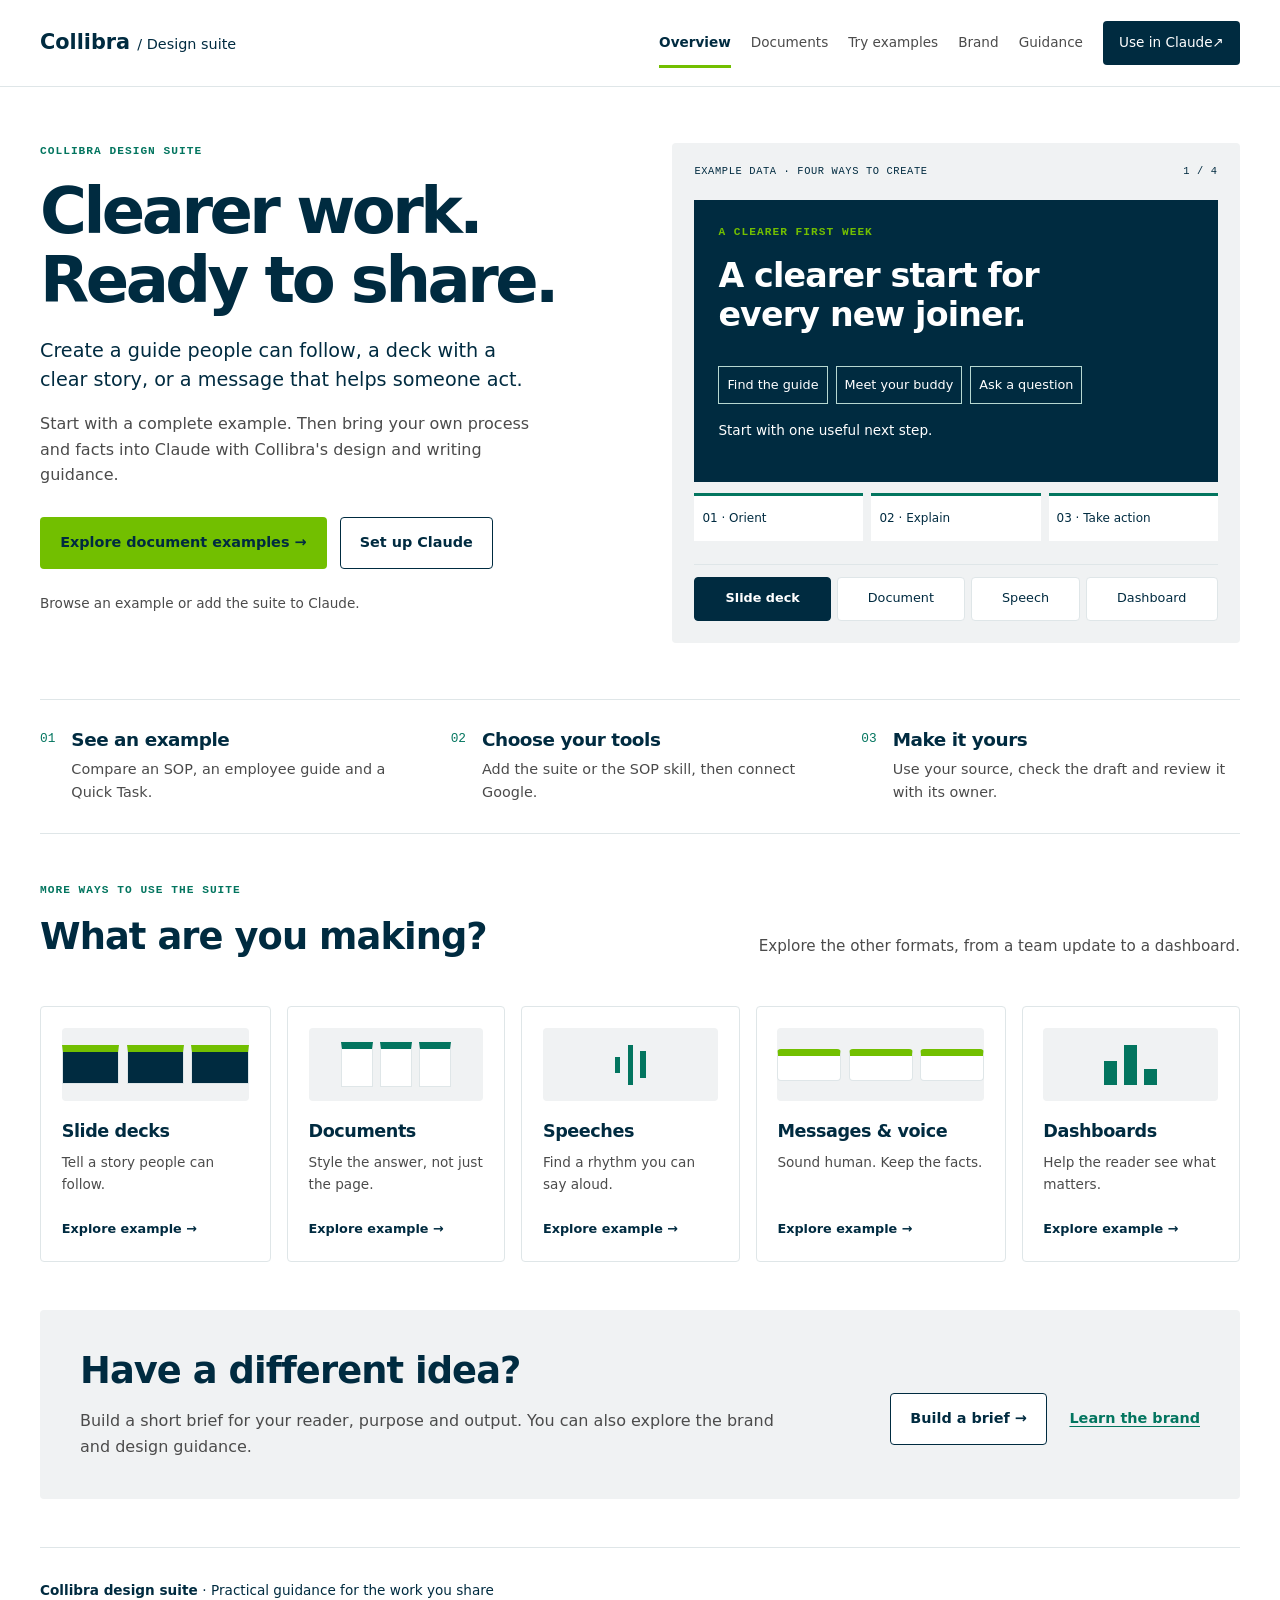
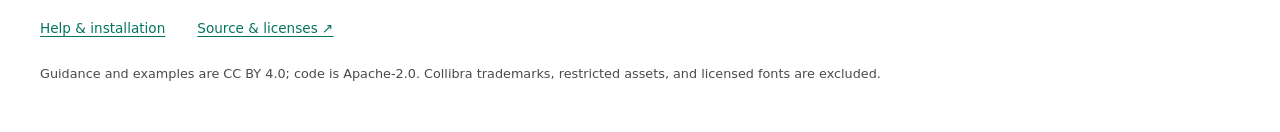
==== commit 3d611117: "Simplify Claude setup and publish design suite 1.5.0" ====
--- a/index.html
+++ b/index.html
@@ -9,7 +9,7 @@
   <link rel="icon" type="image/png" href="favicon-32.png?v=20261007" sizes="32x32" />
   <link rel="icon" type="image/svg+xml" href="favicon.svg?v=20261007" sizes="any" />
   <link rel="apple-touch-icon" href="apple-touch-icon.png?v=20261007" sizes="180x180" />
-  <link rel="stylesheet" href="styles.css?v=20261026-compact" />
+  <link rel="stylesheet" href="styles.css?v=20261026-google-guide" />
 </head>
 <body>
   <a class="skip-link" href="#main">Skip to content</a>
@@ -25,7 +25,7 @@
     <p id="load-status" class="load-status" role="status">Loading brand guidance…</p>
     <section id="home" class="page" data-page aria-labelledby="home-title">
       <div class="hero">
-        <div class="hero-copy"><p class="eyebrow">COLLIBRA DESIGN SUITE</p><h1 id="home-title" tabindex="-1">Clearer work.<br>Ready to share.</h1><p class="lede">Create a guide people can follow, a deck with a clear story, or a message that helps someone act.</p><p>Start with a complete example. Then bring your own process and facts into Claude with Collibra's design and writing guidance.</p><div class="actions"><a class="button primary" href="#documents/internal-sop">Explore document examples →</a><a class="button secondary" href="#start">Set up Claude</a></div><p class="access-note">The page, examples and downloads are public. No GitHub account or Drive access is needed to view them.</p></div>
+        <div class="hero-copy"><p class="eyebrow">COLLIBRA DESIGN SUITE</p><h1 id="home-title" tabindex="-1">Clearer work.<br>Ready to share.</h1><p class="lede">Create a guide people can follow, a deck with a clear story, or a message that helps someone act.</p><p>Start with a complete example. Then bring your own process and facts into Claude with Collibra's design and writing guidance.</p><div class="actions"><a class="button primary" href="#documents/internal-sop">Explore document examples →</a><a class="button secondary" href="#start">Set up Claude</a></div><p class="access-note">Browse an example or add the suite to Claude.</p></div>
         <section id="hero-showcase" class="hero-preview showcase" role="region" aria-roledescription="carousel" aria-label="Design Suite examples">
           <div class="preview-caption"><span>EXAMPLE DATA · FOUR WAYS TO CREATE</span><span id="showcase-position">1 / 4</span></div>
           <div class="showcase-panels">
@@ -125,16 +125,39 @@
       <details id="maturity-panel" class="maturity-panel"><summary class="maturity-panel__summary">How to read guidance status</summary><p>Defined guidance is usable within its stated boundary. Proposed guidance needs review. Open means a source or decision is missing. Deferred means it’s intentionally held. These labels don’t confirm that your own output has been reviewed or approved.</p><p id="maturity-summary"></p></details>
     </section>
 
+    <section id="google-workspace" class="page" data-page hidden aria-labelledby="google-workspace-title">
+      <div class="workspace-heading"><a href="#start" class="text-button">← Use in Claude</a><p class="eyebrow">GOOGLE WORKSPACE + CLAUDE</p><h1 id="google-workspace-title" tabindex="-1">Connect Google Workspace.</h1><p class="lede">Open Claude Desktop. Connect the Google tools you use.</p></div>
+      <div class="workspace-layout"><nav aria-label="Google Workspace setup steps"><ol id="workspace-steps" class="workspace-steps"></ol></nav>
+        <article class="workspace-step" aria-labelledby="workspace-step-title"><p id="workspace-position" class="eyebrow"></p><h2 id="workspace-step-title" tabindex="-1"></h2><p id="workspace-intro"></p><ol id="workspace-actions" class="workspace-actions"></ol><p id="workspace-result" class="workspace-result"></p>
+          <figure id="workspace-preview" class="claude-preview" aria-label="Illustration of Claude Desktop setup. Follow these clicks in Claude.">
+            <div class="claude-preview-bar"><span>Claude Desktop</span><div class="claude-views" aria-label="Preview Home or Code"><button type="button" data-claude-view="home" aria-pressed="true">⌂ Home</button><button type="button" data-claude-view="code" aria-pressed="false">&lt;&gt; Code</button></div></div>
+            <div class="claude-preview-body"><aside><a href="#google-workspace/find" class="claude-customize">Customize <span aria-hidden="true">→</span></a></aside><div class="claude-preview-content"><h3>Customize</h3><div class="claude-preview-tabs"><span>Skills</span><a href="#google-workspace/find" class="claude-connectors">Connectors</a><span>Plugins</span></div><a class="claude-search" href="#google-workspace/connect" aria-label="Next: search Google in Claude">⌕ <span>Google</span></a><div class="claude-services"><a href="#google-workspace/connect">Google Drive <span>→</span></a><a href="#google-workspace/connect">Google Docs <span>→</span></a><a href="#google-workspace/connect">Google Slides <span>→</span></a><a href="#google-workspace/connect">Google Sheets <span>→</span></a></div><p class="claude-connect-hint">Choose a connector → Connect → Sign in</p></div></div>
+            <figcaption id="workspace-preview-caption"></figcaption>
+          </figure>
+          <figure id="workspace-figure" hidden><a id="workspace-image-link" target="_blank" rel="noopener"><img id="workspace-image" alt="" loading="lazy"></a><figcaption id="workspace-caption"></figcaption></figure>
+          <div id="workspace-tools" hidden><h3>Four connectors, different jobs</h3><dl><div><dt>Google Drive</dt><dd>Find and read files you can access.</dd></div><div><dt>Google Docs</dt><dd>Create and edit a native document.</dd></div><div><dt>Google Slides</dt><dd>Create and edit a native presentation.</dd></div><div><dt>Google Sheets</dt><dd>Create and edit a native spreadsheet.</dd></div></dl></div>
+          <div id="workspace-practice" hidden><label for="workspace-tool">Choose a practice task</label><select id="workspace-tool"><option value="docs">Google Docs</option><option value="slides">Google Slides</option><option value="sheets">Google Sheets</option><option value="drive">Google Drive</option></select><label for="workspace-prompt">Copy this into your Claude chat</label><textarea id="workspace-prompt" rows="4"></textarea><button id="workspace-copy" type="button" class="button secondary">Copy practice prompt</button><p id="workspace-copy-status" class="caption" role="status"></p></div>
+          <details id="workspace-help"><summary>Need a hand?</summary><p id="workspace-help-text"></p></details>
+          <div class="workspace-navigation"><a id="workspace-back" class="button secondary">Previous</a><a id="workspace-next" class="button primary">Next step →</a></div>
+        </article>
+      </div>
+    </section>
+
     <section id="start" class="page" data-page hidden aria-labelledby="start-title">
-      <div class="page-heading"><p class="eyebrow">FROM EXAMPLE TO YOUR OWN WORK</p><h1 id="start-title" tabindex="-1">Bring the suite into Claude.</h1><p class="lede">Install once. Tell Claude what you’re making, who it’s for, and what needs to stay true.</p></div>
-      <ol class="setup-steps"><li><p class="eyebrow">STEP 1</p><h2>Add the help you need</h2><p>The full suite includes all six skills. Choose the standalone SOP skill if you only need guides and procedures.</p><div class="setup-downloads"><a class="button primary" href="https://github.com/chadronbryant-collibra/collibra-design-pages/releases/latest/download/collibra-design-suite.zip">Download the suite</a><a class="button secondary" href="https://github.com/chadronbryant-collibra/collibra-design-pages/releases/latest/download/collibra-sop.zip">Download the SOP skill</a></div><p class="caption">Upload the suite in Customize → Plugins, or the SOP ZIP in Customize → Skills → Create skill → Upload a skill. Enable it and start a new conversation. You only need one download.</p></li><li><p class="eyebrow">STEP 2</p><h2>Connect your Google tools</h2><p>In Customize → Connectors, connect Google Drive, Docs, Slides and Sheets with your work Google account.</p><p>Check the tools are enabled in your chat. Your existing Google permissions still apply.</p><a class="text-button" href="https://support.claude.com/en/articles/10166901-use-google-workspace-connectors">Google connector instructions ↗</a></li><li><p class="eyebrow">STEP 3</p><h2>Create your first guide</h2><p>Bring an existing document or answer a few questions. Name the reader and ask for a new Google Doc so your source stays intact.</p><p class="setup-example">“Use collibra-sop to help me write a guide for [reader]. Ask about the process, keep its conditions and create a separate Google Doc draft.”</p><a class="text-button" href="#documents/internal-sop">Choose a document example →</a></li></ol>
-      <div class="setup-help"><h2>Before you begin</h2><p>Use your work Claude account. Plugin and connector availability follows your organization's settings. The public page, example documents and ZIP downloads need no sign-in; using Claude and Google tools needs your own account.</p><details><summary>Detailed setup, Slides and Sheets examples</summary><p><a href="https://github.com/chadronbryant-collibra/collibra-design-pages/blob/main/plugins/collibra-design-suite/references/claude-setup.md">Read the full setup guide on GitHub</a>. The guide is public; you do not need a GitHub account to read it.</p><p><a href="https://support.claude.com/en/articles/13837440-use-plugins-in-claude">Claude plugin instructions</a> · <a href="https://support.claude.com/en/articles/12512180-use-skills-in-claude">Claude skill instructions</a></p></details></div>
+      <div class="page-heading"><p class="eyebrow">USE IN CLAUDE</p><h1 id="start-title" tabindex="-1">Make it yours.</h1><p class="lede">Add the suite. Connect Google. Start with your own work.</p></div>
+      <ol class="setup-steps">
+        <li><p class="eyebrow">1 · INSTALL</p><h2>Add the suite</h2><a class="button primary" href="https://github.com/chadronbryant-collibra/collibra-design-pages/releases/latest/download/collibra-design-suite.zip">Download the suite</a><p>In Home or Code, open Customize → Plugins and upload the ZIP. Start a new chat.</p><details><summary>Only need SOPs?</summary><p><a href="https://github.com/chadronbryant-collibra/collibra-design-pages/releases/latest/download/collibra-sop.zip">Download the SOP skill</a> and upload it in Customize → Skills → Create skill → Upload a skill.</p></details></li>
+        <li><p class="eyebrow">2 · CONNECT</p><h2>Add Google</h2><p>Open Customize → Connectors. Search Google, choose a connector and sign in.</p><a class="text-button" href="#google-workspace/ready">Set up Google Workspace →</a></li>
+        <li><p class="eyebrow">3 · CREATE</p><h2>Bring your work</h2><p>Tell Claude what you’re making, who it’s for and the source to use.</p><p class="setup-example">“Help me turn this process into a guide for managers. Create a new Google Doc.”</p><a class="text-button" href="#documents/internal-sop">Choose an example →</a></li>
+      </ol>
+      <div class="install-prompt"><h2>Let Claude help you set up</h2><p>Copy this into Claude Desktop.</p><label class="sr-only" for="install-prompt">Setup prompt</label><textarea id="install-prompt" rows="5">Help me set up the Collibra design suite from https://github.com/chadronbryant-collibra/collibra-design-pages. Check whether it is already installed. If it needs installing or updating, use the latest release ZIP and the installation tools available in this session. If you can’t install it directly, give me the download link and the exact Customize → Plugins upload steps. Don’t claim installation until it is confirmed. Once available, use the suite by default for relevant Collibra work, including design, guides, decks and writing. Help me connect Google Drive, Docs, Slides and Sheets if needed, then ask what I want to make.</textarea><button id="install-copy" class="button primary" type="button">Copy setup prompt</button><p id="install-status" class="caption" role="status"></p></div>
+      <div class="setup-help"><details><summary>More setup options</summary><p><a href="https://github.com/chadronbryant-collibra/collibra-design-pages/blob/main/plugins/collibra-design-suite/references/claude-setup.md">Read the setup guide</a> for Claude Code commands and Google examples.</p></details></div>
       <details class="skill-disclosure"><summary>What the six skills help you do</summary><div id="skill-cards" class="skill-cards"></div></details>
-      <details><summary>Update, disable, or uninstall</summary><p>Open Customize → Plugins to manage the suite. After an update, start a new session. If the skills aren’t visible, confirm the plugin is enabled and personal plugins are allowed.</p></details><details><summary>Privacy, permissions, and limits</summary><p>The plugin is skills and references only. It adds no connectors, credentials, external packages, or tracking. Your prompts still go to Claude under your account’s terms and organization policy. This site uses no analytics, stores no prompt edits, and makes no AI requests. Examples use made-up content. Use only authorized material in your approved tools.</p></details><details><summary>Get help or suggest an improvement</summary><p><a href="https://github.com/chadronbryant-collibra/collibra-design-pages/issues">Open a public GitHub issue</a> for general feedback. Don’t include company documents, prompts, people data, credentials, or private security details. See the <a href="https://github.com/chadronbryant-collibra/collibra-design-pages/blob/main/SECURITY.md">security policy</a> for private reporting.</p></details>
+      <details><summary>Update, disable, or uninstall</summary><p>Download the latest suite ZIP, update it in Customize → Plugins and start a new chat. You can disable or remove it there too.</p></details><details><summary>Privacy, permissions, and limits</summary><p>The plugin is skills and references only. It adds no connectors, credentials, external packages, or tracking. Your prompts still go to Claude under your account’s terms and organization policy. This site uses no analytics, stores no prompt edits, and makes no AI requests. Examples use made-up content. Use only authorized material in your approved tools.</p></details><details><summary>Get help or suggest an improvement</summary><p><a href="https://github.com/chadronbryant-collibra/collibra-design-pages/issues">Open a public GitHub issue</a> for general feedback. Don’t include company documents, prompts, people data, credentials, or private security details. See the <a href="https://github.com/chadronbryant-collibra/collibra-design-pages/blob/main/SECURITY.md">security policy</a> for private reporting.</p></details>
     </section>
   </main>
   <footer class="site-footer"><p>Collibra design suite <span>· Practical guidance for the work you share</span></p><div><a href="#start">Help &amp; installation</a><a href="https://github.com/chadronbryant-collibra/collibra-design-pages">Source &amp; licenses ↗</a></div><p class="caption">Guidance and examples are CC BY 4.0; code is Apache-2.0. Collibra trademarks, restricted assets, and licensed fonts are excluded.</p></footer>
   <noscript><p class="noscript-message">Interactive examples need JavaScript. You can still <a href="https://github.com/chadronbryant-collibra/collibra-design-pages/blob/main/README.md">read installation instructions and the guidance in the public repository</a>.</p></noscript>
-  <script type="module" src="app.js?v=20261026-compact"></script>
+  <script type="module" src="app.js?v=20261026-google-guide"></script>
 </body>
 </html>
--- a/styles.css
+++ b/styles.css
@@ -292,7 +292,7 @@
 .document-prompt .button { margin-top: 1rem; }
 .setup-steps { list-style: none; display: grid; grid-template-columns: repeat(3,minmax(0,1fr)); padding: 0; margin: 1rem 0 2.5rem; gap: 2rem; counter-reset: setup; }
 .setup-steps > li { padding-top: 1.5rem; border-top: 3px solid var(--forest); }
-.setup-steps h2 { font-size: 1.5rem; min-height: 3.5rem; }
+.setup-steps h2 { font-size: 1.5rem; min-height: 0; }
 .setup-downloads { display: flex; flex-direction: column; gap: .65rem; align-items: stretch; margin: 1.4rem 0; }
 .setup-example { background: var(--pale); padding: 1rem; border-left: 3px solid var(--forest); }
 .setup-help { padding: 1.5rem 0; border-top: 1px solid var(--cloud); }
@@ -368,3 +368,62 @@
 .showcase-bars { margin: 1rem 0; }
 .showcase-bars > div { margin-bottom: .6rem; }
 .showcase-dashboard .caption { font-size: .75rem; line-height: 1.4; }
+
+/* Setup stays focused on the current action; screenshots appear only when supplied. */
+.workspace-heading { max-width: 52rem; padding: 1.75rem 0 .75rem; }
+.workspace-heading > .eyebrow { margin-top: 1.25rem; }
+.workspace-heading h1 { font-size: clamp(2.3rem,4vw,3.6rem); line-height: 1.1; }
+.workspace-layout { display: grid; grid-template-columns: 15rem minmax(0,1fr); gap: 1.5rem; align-items: start; margin-bottom: 1.5rem; }
+.workspace-steps { list-style: none; margin: 0; padding: 0; border-top: 1px solid var(--cloud); }
+.workspace-steps a { display: block; padding: .9rem .75rem; color: var(--navy); text-decoration: none; border-bottom: 1px solid var(--cloud); }
+.workspace-steps a[aria-current="step"] { border-left: 3px solid var(--forest); background: var(--pale); font-weight: 650; }
+.workspace-step { max-width: 48rem; min-width: 0; }
+.workspace-step h2 { margin-top: 0; font-size: 1.8rem; }
+.workspace-actions { padding-left: 1.4rem; margin: .75rem 0; }
+.workspace-actions li { margin-bottom: 1rem; padding-left: .25rem; }
+.workspace-actions li::marker { color: var(--forest); font-weight: 650; }
+.workspace-result { border-left: 3px solid var(--forest); padding: .75rem 1rem; background: var(--pale); }
+.workspace-navigation { display: flex; justify-content: space-between; gap: 1rem; flex-wrap: wrap; margin-top: 1rem; }
+#workspace-tools { margin: 1.5rem 0; }
+#workspace-tools dl { margin: 0; }
+#workspace-tools dl > div { display: grid; grid-template-columns: 9rem minmax(0,1fr); gap: 1rem; padding: .6rem 0; border-bottom: 1px solid var(--cloud); }
+#workspace-tools dt { font-weight: 650; color: var(--navy); }
+#workspace-tools dd { margin: 0; }
+#workspace-practice { margin-top: 1.5rem; }
+#workspace-practice label { display: block; font-weight: 650; margin: 1rem 0 .5rem; }
+#workspace-practice select { max-width: 100%; min-height: 44px; }
+#workspace-practice textarea { min-height: 8rem; }
+#workspace-copy { margin-top: .8rem; }
+#workspace-figure { margin: 1.5rem 0; }
+#workspace-image { display: block; max-width: 100%; height: auto; border: 1px solid var(--cloud); }
+#workspace-caption { font-size: .85rem; margin-top: .6rem; }
+@media(max-width:850px) {
+ .workspace-layout { grid-template-columns: minmax(0,1fr); gap: 1.5rem; }
+ .workspace-steps { display: flex; flex-wrap: wrap; gap: .4rem; border: 0; }
+ .workspace-steps a { border: 1px solid var(--cloud); padding: .65rem; min-height: 44px; font-size: .85rem; }
+ #workspace-tools dl > div { grid-template-columns: minmax(0,1fr); gap: .2rem; }
+}
+
+#main:has([id="google-workspace"]:not([hidden])) > #load-status { display: none; }
+
+/* A compact, account-free illustration based on the supplied Home and Code views. */
+.claude-preview { margin: 1rem 0; border: 1px solid var(--cloud); border-radius: .5rem; overflow: hidden; background: var(--pale); }
+.claude-preview-bar { display: flex; align-items: center; justify-content: space-between; flex-wrap: wrap; gap: .5rem; padding: .6rem .8rem; border-bottom: 1px solid var(--cloud); font-size: .85rem; }
+.claude-views { display: flex; gap: .25rem; }
+.claude-views button { background: var(--white); border: 1px solid var(--cloud); border-radius: .3rem; min-height: 44px; padding: .4rem .8rem; color: var(--navy); cursor: pointer; }
+.claude-views button[aria-pressed="true"] { background: var(--navy); color: var(--white); }
+.claude-preview-body { display: grid; grid-template-columns: 8rem minmax(0,1fr); }
+.claude-preview-body aside { padding: 1rem .5rem; border-right: 1px solid var(--cloud); }
+.claude-customize { display: flex; gap: .4rem; padding: .65rem .35rem; color: var(--navy); font-size: .85rem; }
+.claude-preview-content { padding: .75rem 1rem; background: var(--white); min-width: 0; }
+.claude-preview-content h3 { margin: 0 0 .6rem; }
+.claude-preview-tabs { display: flex; align-items: center; flex-wrap: wrap; gap: .8rem; font-size: .85rem; }
+.claude-connectors { padding: .7rem .4rem; color: var(--navy); }
+.claude-search { display: flex; gap: .7rem; padding: .6rem; margin: .6rem 0; border: 1px solid var(--cloud); border-radius: .3rem; color: var(--ink); text-decoration: none; }
+.claude-services a { display: flex; justify-content: space-between; gap: .5rem; padding: .7rem 0; border-bottom: 1px solid var(--cloud); color: var(--navy); font-size: .9rem; }
+.claude-connect-hint { margin: .6rem 0 0; font-size: .8rem; }
+.claude-preview figcaption { padding: .6rem .8rem; font-size: .85rem; }
+.claude-preview[data-step="ready"] .claude-customize, .claude-preview[data-step="find"] .claude-connectors, .claude-preview[data-step="connect"] .claude-search { background: var(--lime); color: var(--navy); font-weight: 650; }
+.install-prompt { max-width: 48rem; margin: 1rem 0; }
+.install-prompt textarea { display: block; width: 100%; margin: .75rem 0; }
+@media(max-width: 480px) { .claude-preview-body { grid-template-columns: minmax(0,1fr); } .claude-preview-body aside { border-right: 0; padding: .3rem .7rem; } }
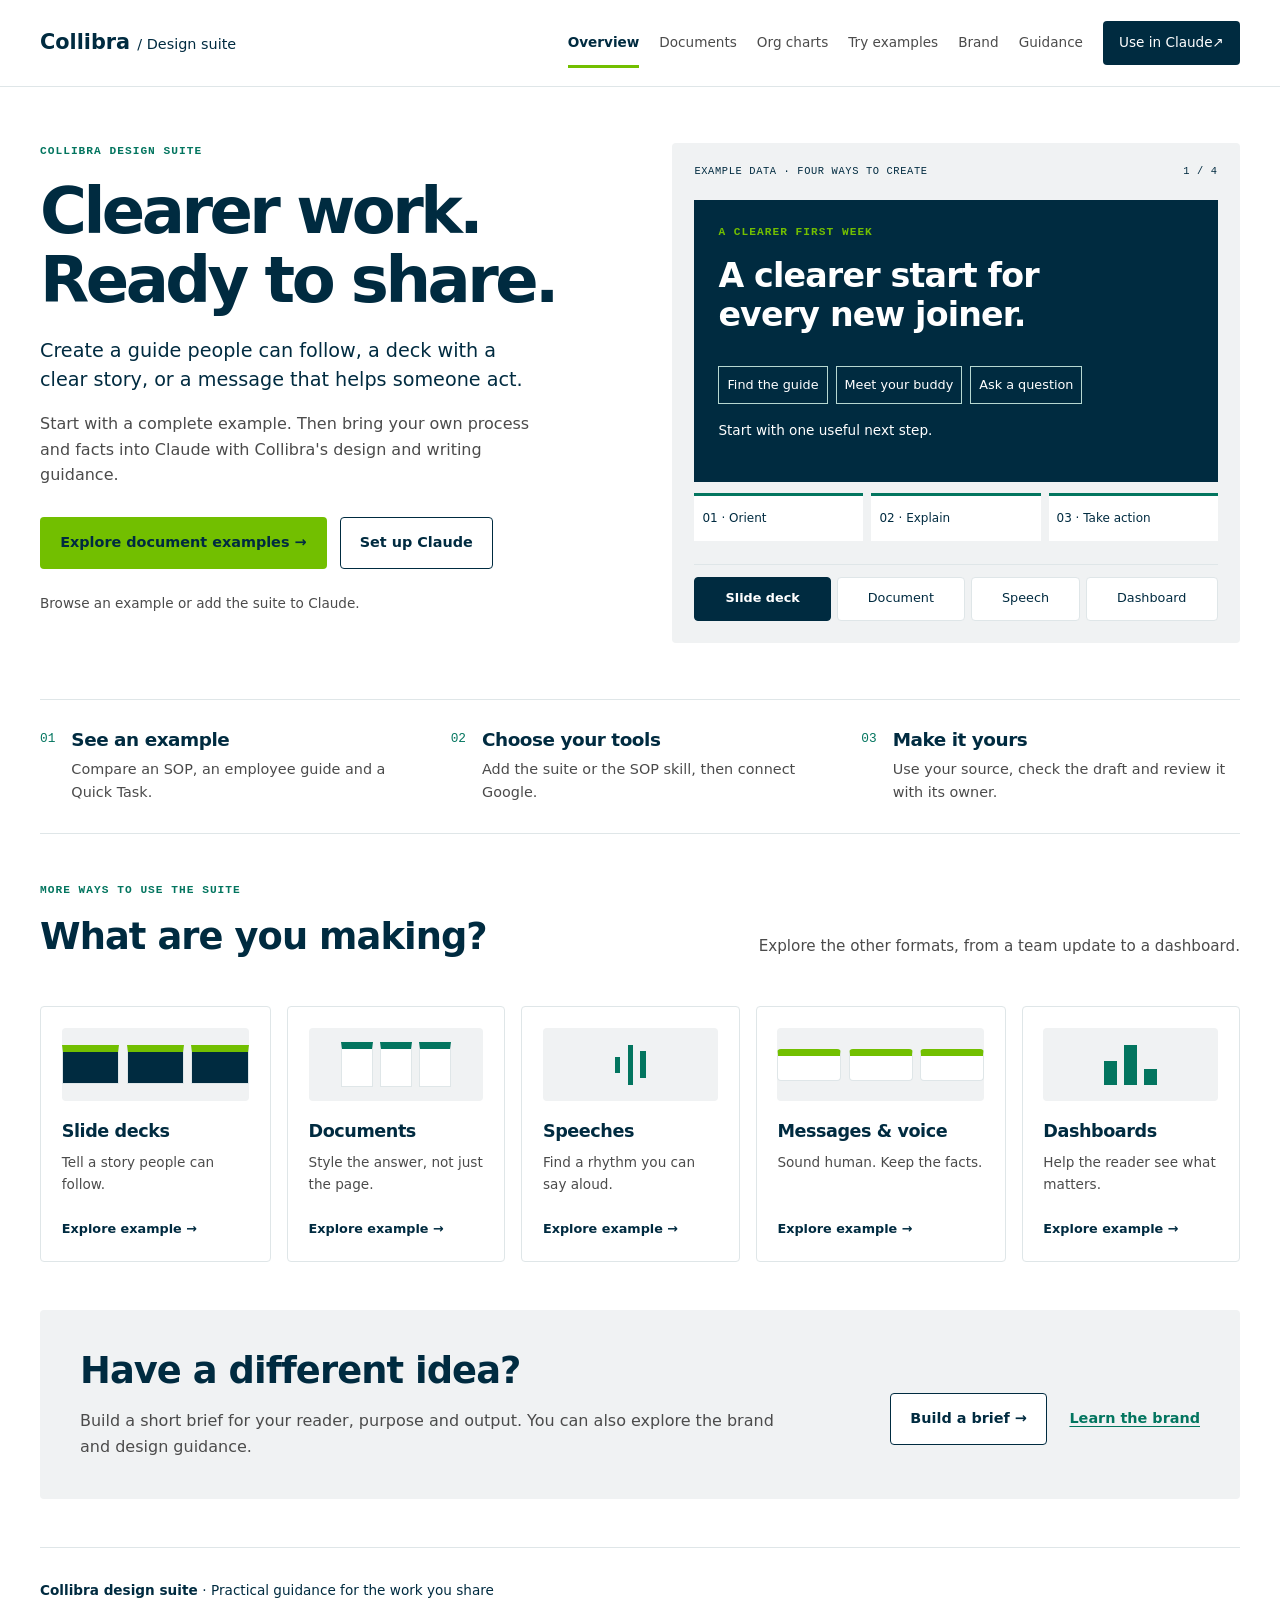
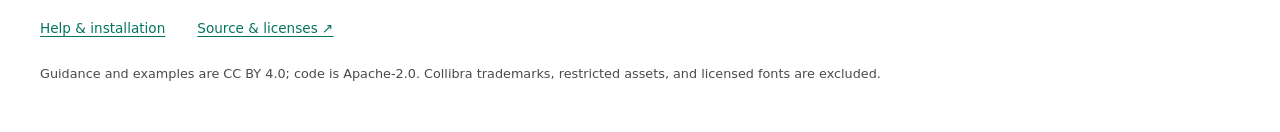
==== commit 8824adcd: "Add org chart layouts and creation skills to the public suite" ====
--- a/index.html
+++ b/index.html
@@ -9,7 +9,7 @@
   <link rel="icon" type="image/png" href="favicon-32.png?v=20261007" sizes="32x32" />
   <link rel="icon" type="image/svg+xml" href="favicon.svg?v=20261007" sizes="any" />
   <link rel="apple-touch-icon" href="apple-touch-icon.png?v=20261007" sizes="180x180" />
-  <link rel="stylesheet" href="styles.css?v=20261026-google-guide" />
+  <link rel="stylesheet" href="styles.css?v=20261103-org-charts" />
 </head>
 <body>
   <a class="skip-link" href="#main">Skip to content</a>
@@ -17,7 +17,7 @@
     <div class="header-inner">
       <a class="wordmark" href="#home" aria-label="Collibra design suite home">Collibra <span>/ Design suite</span></a>
       <nav class="site-nav" aria-label="Main navigation">
-        <a href="#home">Overview</a><a href="#documents/internal-sop">Documents</a><a href="#examples/deck">Try examples</a><a href="#brand">Brand</a><a href="#catalog">Guidance</a><a href="#start" class="nav-start">Use in Claude <span aria-hidden="true">↗</span></a>
+        <a href="#home">Overview</a><a href="#documents/internal-sop">Documents</a><a href="#org-charts/compact_hierarchy">Org charts</a><a href="#examples/deck">Try examples</a><a href="#brand">Brand</a><a href="#catalog">Guidance</a><a href="#start" class="nav-start">Use in Claude <span aria-hidden="true">↗</span></a>
       </nav>
     </div>
   </header>
@@ -49,6 +49,18 @@
       <ol class="getting-started" aria-label="How to get started"><li><span>01</span><div><h2>See an example</h2><p>Compare an SOP, an employee guide and a Quick Task.</p></div></li><li><span>02</span><div><h2>Choose your tools</h2><p>Add the suite or the SOP skill, then connect Google.</p></div></li><li><span>03</span><div><h2>Make it yours</h2><p>Use your source, check the draft and review it with its owner.</p></div></li></ol>
       <div class="section-heading"><div><p class="eyebrow">MORE WAYS TO USE THE SUITE</p><h2>What are you making?</h2></div><p>Explore the other formats, from a team update to a dashboard.</p></div><div id="task-cards" class="task-cards"></div>
       <div class="next-strip"><div><h2>Have a different idea?</h2><p>Build a short brief for your reader, purpose and output. You can also explore the brand and design guidance.</p></div><div class="actions"><a class="button secondary" href="#make/web-app">Build a brief →</a><a class="text-button" href="#brand">Learn the brand</a></div></div>
+    </section>
+
+    <section id="org-charts" class="page" data-page hidden aria-labelledby="org-charts-title">
+      <div class="page-heading"><p class="eyebrow">ORG CHARTS</p><h1 id="org-charts-title" tabindex="-1">See the team. Shape what comes next.</h1><p class="lede">Choose a readable layout, map today's organization, or explore a proposed structure. Keep the cards and reporting lines editable.</p><p class="access-note">Illustrative layouts with made-up roles. Bring an authorized roster and a native template into your approved authoring tool.</p></div>
+      <nav id="org-layout-nav" class="choice-nav" aria-label="Org chart layouts"></nav>
+      <div class="org-layout"><div><div id="org-preview" class="org-preview"></div><p id="org-caption" class="caption"></p></div><aside class="lesson-panel"><h2 id="org-layout-name"></h2><p id="org-layout-use"></p><p id="org-layout-limit" class="caption"></p><h3>Make it your own</h3>
+      <label for="org-scenario">Organization view<select id="org-scenario"><option value="current">Current organization</option><option value="planning">Planning scenario</option><option value="mixed">Current + proposed</option></select></label>
+      <label for="org-detail">Card detail<select id="org-detail"><option value="simple">Names, roles and reporting lines</option><option value="enriched">Approved metadata and role states</option><option value="sections">Reference + readable sections</option></select></label>
+      <fieldset id="org-addons"><legend>Optional additions</legend><label><input type="checkbox" value="a compact legend" checked /> Legend</label><label><input type="checkbox" value="reconciled span, layer and vacancy insights" /> At-a-glance insights</label><label><input type="checkbox" value="a current-versus-proposed comparison with a change ledger" /> Compare structures</label></fieldset>
+      <p class="caption">These choices prepare your prompt. They do not read employee data or create a deck.</p></aside></div>
+      <div class="prompt-panel"><div><h2>Build it through conversation.</h2><p>Ask to move a team, add a planned role, change a manager, or show a section in more detail. Proposed changes stay separate from the source organization.</p><p>Use labels and line styles alongside color. A large overview helps readers navigate; section pages keep the detail readable.</p><a class="text-button" href="#start">Set up the suite →</a></div><div><label for="org-prompt">Your org chart prompt</label><textarea id="org-prompt" rows="12"></textarea><button id="org-copy" class="button primary" type="button">Copy prompt</button><p id="org-copy-status" class="caption" role="status"></p></div></div>
+      <details><summary>Layouts, data and native output</summary><p>All five layout families support current or proposed content. Fit depends on names, titles, hierarchy depth, metadata, canvas and writer limits. Add section pages when a readable reference map cannot fit. No per-slide capacity is guaranteed.</p><p>Keep people and positions distinct, including open roles. Use only source-supplied, audience-approved people signals. Reconcile every card and relationship with the roster. Final Google Slides and PowerPoint files require native shapes, attached connectors, endpoint readback and rendered inspection.</p><p>Connected enterprise deployments can add authorized Workday acquisition through Workato/Airo and a supported chat client. This public suite includes no live connection or HR system access.</p></details>
     </section>
 
     <section id="documents" class="page" data-page hidden aria-labelledby="documents-title">
@@ -150,14 +162,15 @@
         <li><p class="eyebrow">2 · CONNECT</p><h2>Add Google</h2><p>Open Customize → Connectors. Search Google, choose a connector and sign in.</p><a class="text-button" href="#google-workspace/ready">Set up Google Workspace →</a></li>
         <li><p class="eyebrow">3 · CREATE</p><h2>Bring your work</h2><p>Tell Claude what you’re making, who it’s for and the source to use.</p><p class="setup-example">“Help me turn this process into a guide for managers. Create a new Google Doc.”</p><a class="text-button" href="#documents/internal-sop">Choose an example →</a></li>
       </ol>
-      <div class="install-prompt"><h2>Let Claude help you set up</h2><p>Copy this into Claude Desktop.</p><label class="sr-only" for="install-prompt">Setup prompt</label><textarea id="install-prompt" rows="5">Help me set up the Collibra design suite from https://github.com/chadronbryant-collibra/collibra-design-pages. Check whether it is already installed. If it needs installing or updating, use the latest release ZIP and the installation tools available in this session. If you can’t install it directly, give me the download link and the exact Customize → Plugins upload steps. Don’t claim installation until it is confirmed. Once available, use the suite by default for relevant Collibra work, including design, guides, decks and writing. Help me connect Google Drive, Docs, Slides and Sheets if needed, then ask what I want to make.</textarea><button id="install-copy" class="button primary" type="button">Copy setup prompt</button><p id="install-status" class="caption" role="status"></p></div>
+      <div class="install-prompt"><h2>Set up with a prompt</h2><p>Copy it, then paste into Claude Desktop.</p><button id="install-copy" class="button primary" type="button">Copy setup prompt</button><p id="install-status" class="caption" role="status"></p><details id="install-preview"><summary>View or edit the prompt</summary><label class="sr-only" for="install-prompt">Setup prompt</label><textarea id="install-prompt" rows="5">Help me set up the Collibra design suite from https://github.com/chadronbryant-collibra/collibra-design-pages. Check whether it is already installed. If it needs installing or updating, use the latest release ZIP and the installation tools available in this session. If you can’t install it directly, give me the download link and the exact Customize → Plugins upload steps. Don’t claim installation until it is confirmed. Once available, use the suite by default for relevant Collibra work, including design, guides, decks and writing. Help me connect Google Drive, Docs, Slides and Sheets if needed, then ask what I want to make.</textarea></details></div>
       <div class="setup-help"><details><summary>More setup options</summary><p><a href="https://github.com/chadronbryant-collibra/collibra-design-pages/blob/main/plugins/collibra-design-suite/references/claude-setup.md">Read the setup guide</a> for Claude Code commands and Google examples.</p></details></div>
-      <details class="skill-disclosure"><summary>What the six skills help you do</summary><div id="skill-cards" class="skill-cards"></div></details>
+      <details id="brand-resources"><summary>Brand resources · Collibra sign-in</summary><ul><li><a href="https://drive.google.com/file/d/1nOG2dfxYUdslym05d9yZ-jL030pwJz_d/view">Brand guidelines</a></li><li><a href="https://drive.google.com/drive/folders/10GbbrGuTTPe3qEWvbmxtyUTcORAkkdXH">Brand toolkit</a></li><li><a href="https://docs.google.com/document/d/1AsPXnuqxjo1necd2_P44JkYogMgwe2SP/edit">Content style guide</a></li><li><a href="https://docs.google.com/document/d/1l_HIgggiDgnr_GfJZaOsa_-G_oHgnfrgl04qfM2zxME/edit">People team voice guide</a></li><li><a href="https://docs.google.com/presentation/d/1Lo33hhkPpoxmZzyU7qD5t0q6klj13sKtJdpv43BSa2s/edit">Slides template 2026 [make a copy]</a></li><li><a href="https://docs.google.com/presentation/d/1PtgNOtL07v9mrZ2crkJoXLIGFlq77Ru3hRIFven6BYY/edit">Presentation best practices</a></li></ul><p>Use a copy of the Slides template for each new deck.</p></details>
+      <details class="skill-disclosure"><summary>What the seven skills help you do</summary><div id="skill-cards" class="skill-cards"></div></details>
       <details><summary>Update, disable, or uninstall</summary><p>Download the latest suite ZIP, update it in Customize → Plugins and start a new chat. You can disable or remove it there too.</p></details><details><summary>Privacy, permissions, and limits</summary><p>The plugin is skills and references only. It adds no connectors, credentials, external packages, or tracking. Your prompts still go to Claude under your account’s terms and organization policy. This site uses no analytics, stores no prompt edits, and makes no AI requests. Examples use made-up content. Use only authorized material in your approved tools.</p></details><details><summary>Get help or suggest an improvement</summary><p><a href="https://github.com/chadronbryant-collibra/collibra-design-pages/issues">Open a public GitHub issue</a> for general feedback. Don’t include company documents, prompts, people data, credentials, or private security details. See the <a href="https://github.com/chadronbryant-collibra/collibra-design-pages/blob/main/SECURITY.md">security policy</a> for private reporting.</p></details>
     </section>
   </main>
   <footer class="site-footer"><p>Collibra design suite <span>· Practical guidance for the work you share</span></p><div><a href="#start">Help &amp; installation</a><a href="https://github.com/chadronbryant-collibra/collibra-design-pages">Source &amp; licenses ↗</a></div><p class="caption">Guidance and examples are CC BY 4.0; code is Apache-2.0. Collibra trademarks, restricted assets, and licensed fonts are excluded.</p></footer>
   <noscript><p class="noscript-message">Interactive examples need JavaScript. You can still <a href="https://github.com/chadronbryant-collibra/collibra-design-pages/blob/main/README.md">read installation instructions and the guidance in the public repository</a>.</p></noscript>
-  <script type="module" src="app.js?v=20261026-google-guide"></script>
+  <script type="module" src="app.js?v=20261103-org-charts"></script>
 </body>
 </html>
--- a/styles.css
+++ b/styles.css
@@ -427,3 +427,37 @@
 .install-prompt { max-width: 48rem; margin: 1rem 0; }
 .install-prompt textarea { display: block; width: 100%; margin: .75rem 0; }
 @media(max-width: 480px) { .claude-preview-body { grid-template-columns: minmax(0,1fr); } .claude-preview-body aside { border-right: 0; padding: .3rem .7rem; } }
+
+#start .page-heading { padding: 2rem 0 .5rem; }
+#start .setup-steps { margin: .5rem 0 .75rem; gap: 1.5rem; }
+#start .setup-steps > li { padding-top: 1rem; }
+#start .setup-help { padding: 0; border: 0; }
+#start .skill-disclosure { margin: 0; }
+#start .install-prompt h2 { font-size: 1.6rem; }
+#start .install-prompt > p { margin-bottom: .5rem; }
+#start .install-prompt > details { margin-top: .75rem; }
+#google-workspace .workspace-heading h1 { font-size: clamp(2rem,4vw,3rem); margin: .5rem 0 1rem; }
+
+#start .setup-steps > li > .button + p { margin-top: .75rem; }
+#start .setup-steps > li > details { padding-bottom: 0; }
+#start .install-prompt { margin-top: 0; }
+
+.org-layout { display: grid; grid-template-columns: minmax(0, 1.5fr) minmax(16rem, 1fr); gap: 2rem; align-items: start; }
+.org-preview { background: var(--pale); border: 1px solid var(--cloud); border-radius: .75rem; padding: 1rem; }
+.org-preview svg { width: 100%; height: auto; display: block; }
+.org-card { fill: var(--white); stroke: var(--forest); stroke-width: 1.5; }
+.org-card--open { stroke-dasharray: 5 3; }
+.org-card-title { fill: var(--navy); font: 600 13px system-ui, sans-serif; }
+.org-card-sub { fill: var(--ink); font: 11px system-ui, sans-serif; }
+.org-section-label { fill: var(--ink); font: 13px system-ui, sans-serif; }
+.org-edge { fill: none; stroke: var(--forest); stroke-width: 2; }
+.org-edge--advisory { stroke-dasharray: 5 4; }
+.org-section { fill: var(--white); stroke: var(--forest); stroke-dasharray: 5 3; }
+#org-addons label { display: block; margin: .5rem 0; }
+#org-addons input { width: auto; }
+@media (max-width: 760px) { .org-layout { grid-template-columns: 1fr; } }
+
+.org-layout .lesson-panel > label { display: grid; gap: .4rem; margin-block: 1rem; }
+.org-layout select { width: 100%; min-width: 0; }
+.org-layout fieldset { min-width: 0; }
+.org-layout #org-addons label { display: block; }
